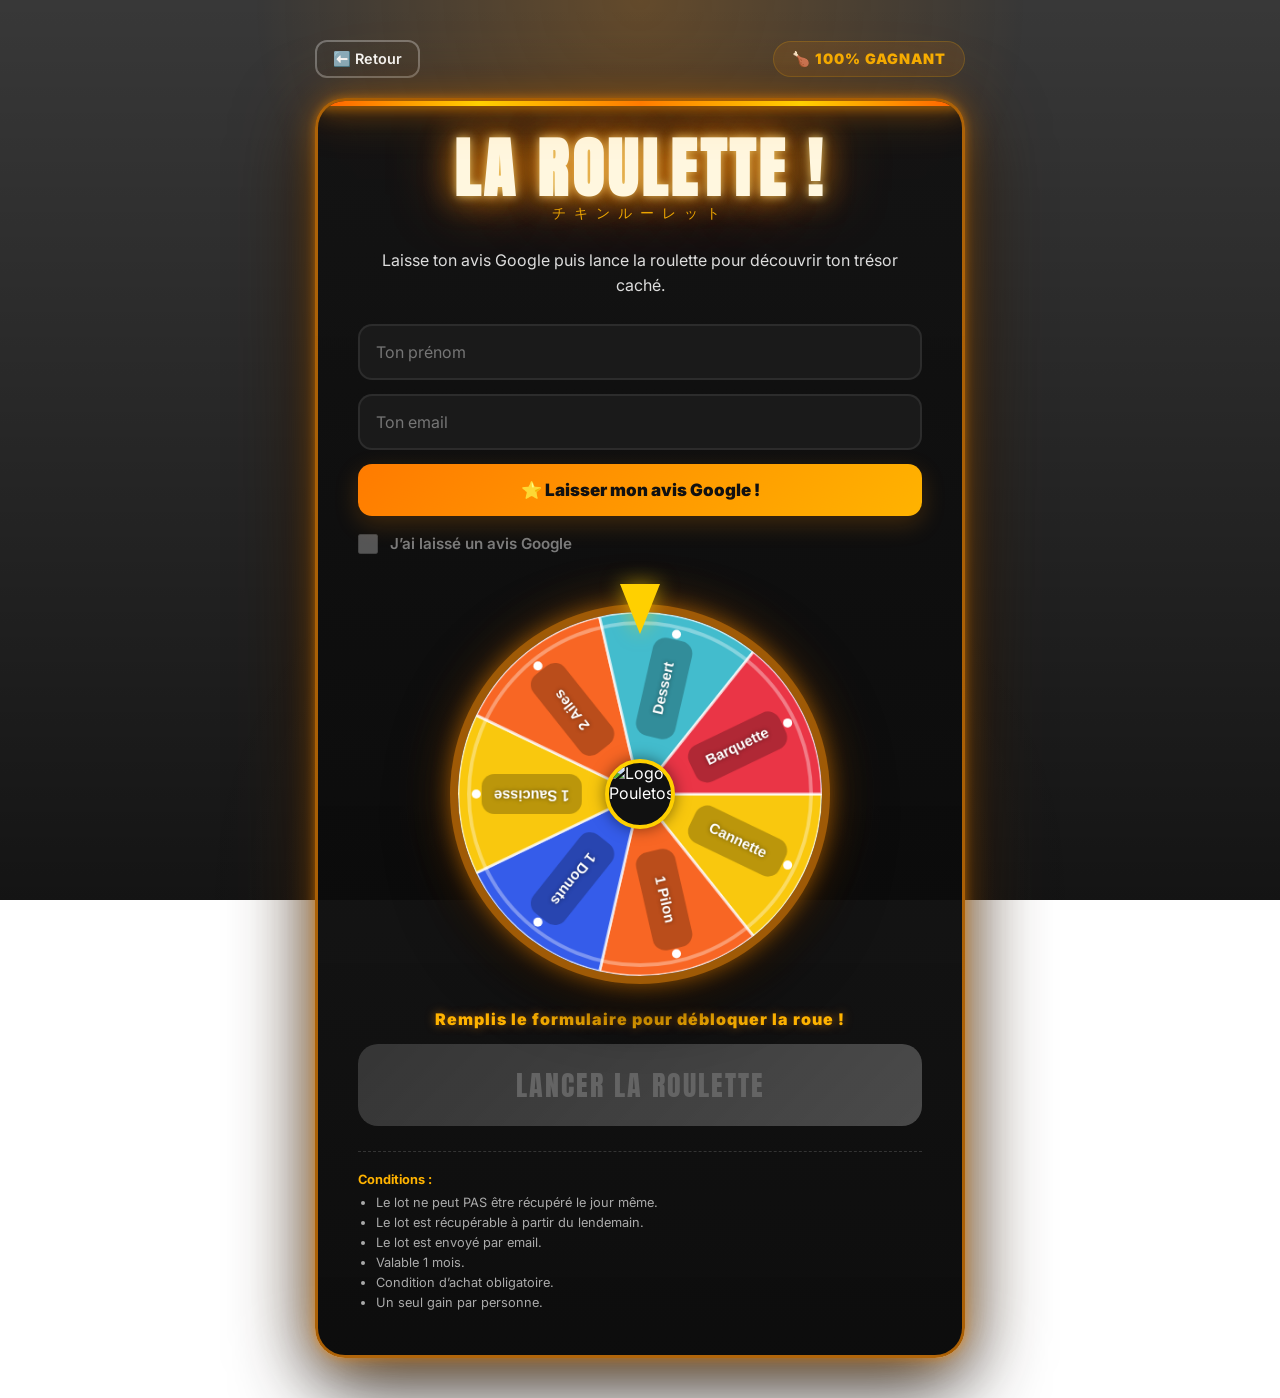
==== index.html @ 6470f722 "ajout dossier" ====
<!DOCTYPE html>
<html lang="fr">
<head>
  <meta charset="UTF-8">
  <meta name="viewport" content="width=device-width, initial-scale=1.0">
  <title>POULETOS - La Roulette One Piece</title>
  
  <link rel="preconnect" href="https://fonts.googleapis.com">
  <link rel="preconnect" href="https://fonts.gstatic.com" crossorigin>
  <link href="https://fonts.googleapis.com/css2?family=Anton&family=Inter:wght@400;700;900&display=swap" rel="stylesheet">
  
  <style>
    /* ==========================================================================
       FONCTIONNALITÉS DE STYLE (CODE 2) - DESIGN ET THÉMATIQUE IMMERSIVE
       ========================================================================== */
    * {
      margin: 0;
      padding: 0;
      box-sizing: border-box;
    }

    body {
      min-height: 100vh;
      /* Fond immersif sombre thématique Code 2 */
      background: linear-gradient(rgba(0,0,0,.78), rgba(0,0,0,.92)), 
                  url('https://images6.alphacoders.com/606/thumb-1920-606263.jpg');
      background-size: cover;
      background-position: center;
      background-attachment: fixed;
      font-family: 'Inter', sans-serif;
      display: flex;
      flex-direction: column;
      justify-content: center;
      align-items: center;
      padding: 40px 20px;
      overflow-x: hidden;
      color: white;
      position: relative;
    }

    /* Gradients et lueurs arrières */
    .overlay {
      position: fixed;
      inset: 0;
      background: radial-gradient(circle at top, rgba(255,140,0,.22), transparent 35%),
                  radial-gradient(circle at bottom, rgba(255,255,255,.05), transparent 40%);
      pointer-events: none;
      z-index: 1;
    }

    /* Barre haute (Retour + Badge) */
    .top-bar {
      display: flex;
      justify-content: space-between;
      align-items: center;
      width: 100%;
      max-width: 650px;
      margin-bottom: 20px;
      z-index: 2;
    }

    .back-btn {
      background-color: transparent;
      color: white;
      border: 2px solid rgba(255,255,255,0.3);
      padding: 8px 16px;
      border-radius: 12px;
      font-weight: 600;
      font-size: 0.9rem;
      font-family: inherit;
      cursor: pointer;
      transition: all 0.2s ease;
    }

    .back-btn:hover {
      background-color: rgba(255,255,255,0.1);
      border-color: #ff8c00;
    }

    .badge {
      background: rgba(255,140,0,.12);
      border: 1px solid rgba(255,180,0,.2);
      color: #ffb300;
      padding: 8px 18px;
      border-radius: 999px;
      font-weight: 900;
      text-transform: uppercase;
      letter-spacing: 1px;
      font-size: 0.9rem;
    }

    /* Boîtier Premium du Jeu (Code 2 style) */
    .container {
      width: 100%;
      max-width: 650px;
      background: linear-gradient(180deg, rgba(18,18,18,.95), rgba(8,8,8,.98));
      border: 3px solid rgba(255,140,0,.65);
      border-radius: 30px;
      padding: 40px;
      position: relative;
      overflow: hidden;
      box-shadow: 0 0 10px rgba(255,140,0,.45),
                  0 0 30px rgba(255,140,0,.35),
                  0 0 80px rgba(255,140,0,.18),
                  0 25px 80px rgba(0,0,0,.9);
      z-index: 2;
      display: flex;
      flex-direction: column;
    }

    .container::before {
      content: '';
      position: absolute;
      top: 0;
      left: 0;
      width: 100%;
      height: 5px;
      background: linear-gradient(90deg, #ff5e00, #ffd000, #ff7b00, #ffd000, #ff5e00);
      box-shadow: 0 0 12px #ff9900, 0 0 25px #ff7b00, 0 0 45px rgba(255,140,0,.9);
    }

    h1 {
      font-size: 64px;
      font-family: 'Anton', sans-serif;
      text-transform: uppercase;
      line-height: .9;
      color: #fff7df;
      letter-spacing: 4px;
      margin-bottom: 5px;
      text-align: center;
      text-shadow: 0 0 10px rgba(255,220,120,.8), 0 0 30px rgba(255,140,0,.9), 0 0 60px rgba(255,120,0,.7);
    }

    .japanese {
      color: #ffb300;
      letter-spacing: 8px;
      font-size: 14px;
      margin-bottom: 25px;
      text-align: center;
      opacity: .9;
    }

    .description {
      color: #ddd;
      line-height: 1.6;
      margin-bottom: 25px;
      text-align: center;
      font-size: 1rem;
    }

    /* Style des Formulaires & Inputs techniques */
    input[type="text"], input[type="email"] {
      width: 100%;
      background: #1a1a1a;
      border: 2px solid rgba(255,255,255,.08);
      color: white;
      padding: 16px;
      border-radius: 14px;
      margin-bottom: 14px;
      font-size: 16px;
      font-family: inherit;
      transition: all .25s ease;
      outline: none;
    }

    input[type="text"]:focus, input[type="email"]:focus {
      border-color: #ff8c00;
      box-shadow: 0 0 20px rgba(255,140,0,.22);
    }

    /* --- REPRISE TECHNIQUE DU CODE 1 : Validation visuelle JS --- */
    input[type="text"].valid-name, input[type="text"].valid-name:focus {
      border: 2px solid #43BCCD !important;
      background-color: rgba(67, 188, 205, 0.08) !important;
      box-shadow: 0 0 15px rgba(67, 188, 205, 0.2) !important;
    }

    input[type="email"].valid-email, input[type="email"].valid-email:focus {
      border: 2px solid #43BCCD !important;
      background-color: rgba(67, 188, 205, 0.08) !important;
      box-shadow: 0 0 15px rgba(67, 188, 205, 0.2) !important;
    }

    input[type="email"].invalid-email, input[type="email"].invalid-email:focus {
      border: 2px solid #EA3546 !important;
      background-color: rgba(234, 53, 70, 0.08) !important;
      box-shadow: 0 0 15px rgba(234, 53, 70, 0.2) !important;
    }

    /* Bouton Google */
    .google-btn {
      width: 100%;
      display: flex;
      justify-content: center;
      align-items: center;
      gap: 10px;
      background: linear-gradient(135deg, #ff7b00, #ffb300);
      color: #111;
      text-decoration: none;
      font-weight: 900;
      font-size: 17px;
      padding: 16px;
      border-radius: 14px;
      margin-bottom: 18px;
      box-shadow: 0 8px 24px rgba(255,140,0,.2);
      transition: transform .2s ease;
    }

    .google-btn:hover {
      transform: translateY(-2px);
    }

    /* Checkbox épurée */
    .checkbox {
      display: flex;
      align-items: center;
      gap: 12px;
      margin-bottom: 25px;
      font-size: 0.95rem;
      font-weight: 600;
    }

    .checkbox input {
      width: 20px;
      height: 20px;
      accent-color: #ffb300;
      cursor: pointer;
    }

    /* État désactivé sécurisé */
    .checkbox input:disabled, .checkbox input:disabled + label {
      cursor: not-allowed !important;
      opacity: 0.45;
    }

    /* Zone Graphique de la Roue */
    .wheel-wrapper {
      position: relative;
      width: 380px;
      height: 380px;
      margin: 25px auto;
    }

    .wheel-wrapper::before {
      content: '';
      position: absolute;
      inset: -40px;
      border-radius: 50%;
      background: radial-gradient(circle, rgba(255,140,0,.35), transparent 65%);
      filter: blur(20px);
      z-index: 0;
      animation: wheelGlow 3s infinite alternate;
    }

    @keyframes wheelGlow {
      0% { opacity: .5; transform: scale(1); }
      100% { opacity: 1; transform: scale(1.04); }
    }

    /* Flèche / Pointeur supérieur */
    .pointer {
      position: absolute;
      top: -20px;
      left: 50%;
      transform: translateX(-50%);
      width: 0;
      height: 0;
      border-left: 20px solid transparent;
      border-right: 20px solid transparent;
      border-top: 50px solid #ffd000;
      z-index: 10;
      filter: drop-shadow(0 0 10px rgba(255,208,0,.6));
    }

    #wheel {
      position: relative;
      z-index: 2;
      width: 100%;
      height: 100%;
      border-radius: 50%;
      border: 8px solid rgba(255,140,0,.6);
      background: #0f0f0f;
      box-shadow: 0 0 20px rgba(255,140,0,.45), 0 0 50px rgba(255,140,0,.25), 0 20px 60px rgba(0,0,0,.9);
      will-change: transform;
      transform: rotate(0deg);
      transition: transform 5.2s cubic-bezier(0.15, 0.88, 0.3, 1);
    }

    .center-logo {
      position: absolute;
      top: 50%;
      left: 50%;
      transform: translate(-50%, -50%);
      width: 70px;
      height: 70px;
      border-radius: 50%;
      background: #111;
      border: 4px solid #ffd000;
      z-index: 5;
      display: flex;
      justify-content: center;
      align-items: center;
      box-shadow: 0 0 15px rgba(0,0,0,0.5);
      animation: float 3s ease-in-out infinite;
      overflow: hidden;
    }

    .center-logo img {
      width: 100%;
      height: 100%;
      object-fit: cover;
    }

    @keyframes float {
      0% { transform: translate(-50%, -50%) translateY(0px); }
      50% { transform: translate(-50%, -50%) translateY(-5px); }
      100% { transform: translate(-50%, -50%) translateY(0px); }
    }

    /* Message d'attente clignotant */
    .spin-message {
      text-align: center;
      margin-bottom: 15px;
      font-size: 16px;
      font-weight: 900;
      color: #ffb300;
      letter-spacing: 1px;
      animation: blinkText 1.4s infinite;
      text-shadow: 0 0 10px rgba(255,140,0,.5);
    }

    @keyframes blinkText {
      0%, 100% { opacity: 1; }
      50% { opacity: .5; }
    }

    /* Bouton Principal de Spin Enflammé */
    .spin-btn {
      width: 100%;
      background: linear-gradient(135deg, #ff5e00, #ffb300);
      border: none;
      color: white;
      font-size: 28px;
      font-family: 'Anton', sans-serif;
      padding: 20px;
      border-radius: 20px;
      cursor: pointer;
      letter-spacing: 2px;
      text-transform: uppercase;
      position: relative;
      overflow: hidden;
      box-shadow: 0 0 20px rgba(255,140,0,.4), 0 0 40px rgba(255,94,0,.3);
      animation: pulseButton 1.6s infinite;
      transition: all 0.2s ease;
    }

    .spin-btn::after {
      content: '';
      position: absolute;
      top: 0;
      left: -120%;
      width: 80%;
      height: 100%;
      background: linear-gradient(90deg, transparent, rgba(255,255,255,.4), transparent);
      transform: skewX(-20deg);
      animation: shine 2.5s infinite;
    }

    @keyframes shine {
      0% { left: -120%; }
      100% { left: 140%; }
    }

    @keyframes pulseButton {
      0%, 100% { transform: scale(1); }
      50% { transform: scale(1.02); box-shadow: 0 0 30px rgba(255,140,0,.5); }
    }

    /* Style de verrouillage total quand disabled */
    .spin-btn:disabled {
      opacity: .35 !important;
      cursor: not-allowed !important;
      filter: grayscale(1) !important;
      animation: none !important;
      box-shadow: none !important;
      transform: none !important;
    }

    /* Fenêtre de Résultat Post-tirage */
    .result {
      display: none;
      width: 100%;
      background: rgba(255, 255, 255, 0.05);
      border: 2px solid #ff8c00;
      border-radius: 16px;
      padding: 24px;
      text-align: center;
      font-size: 1.05rem;
      margin-top: 25px;
      line-height: 1.6;
      box-shadow: 0 0 20px rgba(255, 140, 0, 0.15);
    }

    /* Conditions Générales */
    .conditions {
      width: 100%;
      border-top: 1px dashed rgba(255,255,255,0.15);
      padding-top: 20px;
      margin-top: 25px;
      font-size: 0.8rem;
      color: #aaa;
    }

    .conditions strong {
      color: #ffb300;
      display: block;
      margin-bottom: 8px;
    }

    .conditions ul {
      padding-left: 18px;
    }

    .conditions li {
      margin-bottom: 5px;
    }

    /* Media Query Mobile */
    @media (max-width: 450px) {
      .container { padding: 25px 20px; }
      h1 { font-size: 42px; }
      .wheel-wrapper {
        width: 100% !important;
        height: auto !important;
        aspect-ratio: 1 / 1;
        max-width: 310px;
      }
    }
  </style>
</head>
<body>

  <div class="overlay"></div>

  <div class="top-bar">
    <button class="back-btn" onclick="window.location.href='https://www.pouletos.com';">⬅️ Retour</button>
    <div class="badge">🍗 100% gagnant</div>
  </div>

  <div class="container">
    <h1>La Roulette !</h1>
    <div class="japanese">チキンルーレット</div>
    
    <p class="description">
      Laisse ton avis Google puis lance la roulette pour découvrir ton trésor caché.
    </p>

    <input type="text" id="name" placeholder="Ton prénom">
    <input type="email" id="email" placeholder="Ton email">
    
    <a class="google-btn" href="https://www.google.com/search?sca_esv=97234541236c36f9&rlz=1C5CHFA_enFR932FR932&sxsrf=ANbL-n42_OxsiJBZLuGmN1tNDbjCSogX2A:1778080130140&q=pouletos+bel+est&si=AL3DRZEsmMGCryMMFSHJ3StBhOdZ2-6yYkXd_doETEE1OR-qORLPqLTFYAUKSVkp1DoxwXSMezolWfhb4xxEKotpbBT-6VSJph4tFTZmbREoM1V5vm3H7dA%3D&uds=ALYpb_k6otuSYDT1zFYqBpNGDSzKsjpDir9igN7fooFY0t5XMkanWLLmDCXw2OeZDJV25U8Za4roBXXz79BCYVeJtE4clUE11hjEK7MG608s6jMsGkzVwds&sa=X&ved=2ahUKEwjWy6fU-KSUAxXUV6QEHd0SDccQ3PALegQIGRAE&biw=1440&bih=782&dpr=2" target="_blank">
      ⭐ Laisser mon avis Google !
    </a>

    <div class="checkbox">
      <input type="checkbox" id="check" disabled>
      <label for="check">J’ai laissé un avis Google</label>
    </div>

    <div class="wheel-wrapper">
      <div class="pointer"></div>
      <canvas id="wheel" width="400" height="400"></canvas>
      <div class="center-logo">
        <img src="https://media.licdn.com/dms/image/v2/D4E1BAQGBYYnQEQfIrA/company-background_10000/B4EZc_h84LHIAY-/0/1749117554727/pouletos_cover?e=2147483647&v=beta&t=m7Czp69kwXPujFTGhqmW_YHmGjpmt6QANOZmyLAJN0g" alt="Logo Pouletos">
      </div>
    </div>

    <div class="spin-message">Remplis le formulaire pour débloquer la roue !</div>
    
    <button class="spin-btn" id="spin-btn" onclick="spinWheel()" disabled>
      Lancer la roulette
    </button>

    <div class="result" id="result"></div>

    <div class="conditions">
      <strong>Conditions :</strong>
      <ul>
        <li>Le lot ne peut PAS être récupéré le jour même.</li>
        <li>Le lot est récupérable à partir du lendemain.</li>
        <li>Le lot est envoyé par email.</li>
        <li>Valable 1 mois.</li>
        <li>Condition d’achat obligatoire.</li>
        <li>Un seul gain par personne.</li>
      </ul>
    </div>
  </div>

  <script>
    /* ==========================================================================
       FONCTIONNALITÉS TECHNIQUES (CODE 1) - CANVAS, PROBABILITÉS ET AUDIO NATIV
       ========================================================================== */
    const canvas = document.getElementById("wheel");
    const ctx = canvas.getContext("2d");

    // Configuration des lots techniques avec probabilités (weight)
    const segments = [
      { text: "Cannette", color: "#F9C80E", weight: 32 },
      { text: "1 Pilon", color: "#F86624", weight: 22 },
      { text: "1 Donuts", color: "#355cea", weight: 16 },
      { text: "1 Saucisse", color: "#F9C80E", weight: 12 },
      { text: "2 Ailes", color: "#F86624", weight: 9 },
      { text: "Dessert", color: "#43BCCD", weight: 5 },
      { text: "Barquette", color: "#EA3546", weight: 4 }
    ];

    const total = segments.reduce((sum, s) => sum + s.weight, 0);
    const arc = (2 * Math.PI) / segments.length;
    const center = canvas.width / 2;
    const radius = center;

    // Dessin dynamique de la roulette sur le canvas HTML5
    function drawWheel() {
      ctx.clearRect(0, 0, canvas.width, canvas.height);
      for(let i = 0; i < segments.length; i++) {
        const angle = i * arc;
        ctx.beginPath();
        ctx.moveTo(center, center);
        ctx.arc(center, center, radius, angle, angle + arc);
        ctx.closePath();
        ctx.fillStyle = segments[i].color;
        ctx.fill();
        ctx.strokeStyle = "rgba(255,255,255,.75)";
        ctx.lineWidth = 3;
        ctx.stroke();
        
        // Encadré de texte opaque pour lisibilité
        ctx.save();
        ctx.translate(center, center);
        ctx.rotate(angle + arc / 2);
        ctx.fillStyle = "rgba(0,0,0,.25)";
        ctx.beginPath();
        ctx.roundRect(64, -22, 110, 44, 14);
        ctx.fill();
        
        ctx.fillStyle = "#fff";
        ctx.font = "900 16px Arial";
        ctx.textAlign = "center";
        ctx.textBaseline = "middle";
        ctx.shadowColor = "rgba(0,0,0,.45)";
        ctx.shadowBlur = 4;
        ctx.fillText(segments[i].text, 119, 0);
        ctx.restore();
      }
      
      // Cercle intérieur décoratif
      ctx.beginPath();
      ctx.arc(center, center, radius - 12, 0, Math.PI * 2);
      ctx.strokeStyle = "rgba(255,255,255,.35)";
      ctx.lineWidth = 4;
      ctx.stroke();

      // Points lumineux périphériques
      for(let i = 0; i < segments.length; i++) {
        const angle = i * arc + arc / 2;
        const x = center + Math.cos(angle) * (radius - 20);
        const y = center + Math.sin(angle) * (radius - 20);
        ctx.beginPath();
        ctx.arc(x, y, 5, 0, Math.PI * 2);
        ctx.fillStyle = "#fff";
        ctx.fill();
      }
    }
    drawWheel();

    // Algorithme de randomisation pondérée (Casinos / Tirages officiels)
    function weightedRandom() {
      let rand = Math.random() * total;
      for(let item of segments) {
        if(rand < item.weight) return item;
        rand -= item.weight;
      }
    }

    let spinning = false;
    let currentRotation = 0;

    // --- INITIALISATION DU SYNTHÉTISEUR DE SONS NATIFS (WEB AUDIO API) ---
    const audioCtx = new (window.AudioContext || window.webkitAudioContext)();

    // Génère le fameux "Tick" mécanique lors des rotations
    function playNativeTick() {
      if (audioCtx.state === 'suspended') audioCtx.resume();
      const osc = audioCtx.createOscillator();
      const gain = audioCtx.createGain();
      
      osc.type = 'triangle';
      osc.frequency.setValueAtTime(580, audioCtx.currentTime);
      osc.frequency.exponentialRampToValueAtTime(80, audioCtx.currentTime + 0.04);
      
      gain.gain.setValueAtTime(0.12, audioCtx.currentTime);
      gain.gain.exponentialRampToValueAtTime(0.01, audioCtx.currentTime + 0.04);
      
      osc.connect(gain);
      gain.connect(audioCtx.destination);
      osc.start();
      osc.stop(audioCtx.currentTime + 0.04);
    }

    // Fanfare de victoire synthétisée en fréquences pures
    function playNativeWin() {
      if (audioCtx.state === 'suspended') audioCtx.resume();
      const now = audioCtx.currentTime;
      const notes = [261.63, 329.63, 392, 523.25, 659.25, 783.99, 1046.50];
      const duration = 0.11;
      
      notes.forEach((freq, index) => {
        const osc = audioCtx.createOscillator();
        const gain = audioCtx.createGain();
        
        osc.type = 'sine';
        osc.frequency.setValueAtTime(freq, now + (index * duration));
        
        gain.gain.setValueAtTime(0.18, now + (index * duration));
        gain.gain.exponentialRampToValueAtTime(0.01, now + (index * duration) + 0.22);
        
        osc.connect(gain);
        gain.connect(audioCtx.destination);
        
        osc.start(now + (index * duration));
        osc.stop(now + (index * duration) + 0.25);
      });
    }

    // --- SÉCURITÉ FORMULAIRE & VERIFICATIONS ---
    const googleButton = document.querySelector(".google-btn");
    const inputName = document.getElementById("name");
    const inputEmail = document.getElementById("email");
    const checkbox = document.getElementById("check");
    const spinButton = document.getElementById("spin-btn");
    const spinMessage = document.querySelector(".spin-message");

    // Dès le clic sur le bouton Google, on déverrouille l'accès à la checkbox
    googleButton.addEventListener("click", function() {
      checkbox.removeAttribute("disabled");
    });

    // Analyse temps réel des données pour basculer les couleurs CSS de validation
    function checkFormValidity() {
      const nameValue = inputName.value.trim();
      const emailValue = inputEmail.value.trim();
      const isChecked = checkbox.checked;
      const emailRegex = /^[^\s@]+@[^\s@]+\.[^\s@]+$/;
      const isEmailValid = emailRegex.test(emailValue);

      if (nameValue === "") {
        inputName.classList.remove("valid-name");
      } else {
        inputName.classList.add("valid-name");
      }

      if (emailValue === "") {
        inputEmail.classList.remove("invalid-email", "valid-email");
      } else if (isEmailValid) {
        inputEmail.classList.remove("invalid-email");
        inputEmail.classList.add("valid-email");
      } else {
        inputEmail.classList.remove("valid-email");
        inputEmail.classList.add("invalid-email");
      }

      // Si tout est valide, on active le bouton et on change le message d'attente
      if (nameValue !== "" && isEmailValid && isChecked) {
        spinButton.removeAttribute("disabled");
        spinMessage.textContent = "🔥 C'est bon ! Lance la roulette !";
        spinMessage.style.color = "#ff5e00";
      } else {
        spinButton.setAttribute("disabled", "true");
        spinMessage.textContent = "Remplis le formulaire pour débloquer la roue !";
        spinMessage.style.color = "#ffb300";
      }
    }

    inputName.addEventListener("input", checkFormValidity);
    inputEmail.addEventListener("input", checkFormValidity);
    checkbox.addEventListener("change", checkFormValidity);
    inputEmail.addEventListener("blur", checkFormValidity);

    // --- LANCEMENT DE LA ROULETTE ---
    function spinWheel() {
      if(spinning) return;
      const name = inputName.value.trim();
      const email = inputEmail.value.trim();
      const checked = checkbox.checked;

      if(!name || !email || !checked) {
        alert("Veuillez remplir correctement les étapes requises.");
        return;
      }

      spinning = true;
      spinButton.setAttribute("disabled", "true"); // Bloque le double clic pendant la rotation
      
      const winner = weightedRandom();
      const index = segments.findIndex(s => s.text === winner.text);
      
      const degreesPerSegment = 360 / segments.length;
      // Calcul précis du point d'arrêt (ajusté sur l'axe du pointeur à 270°)
      const targetAngle = 270 - (index * degreesPerSegment) - (degreesPerSegment / 2);
      const randomExtraTurns = 6 * 360; // Nombre de tours complets d'élan
      const currentNormalizedRotation = currentRotation % 360;
      
      currentRotation += randomExtraTurns + ((targetAngle - currentNormalizedRotation + 360) % 360);
      canvas.style.transform = `rotate(${currentRotation}deg)`;

      // Gestion des tics audio synchronisés avec le ralentissement de la roue
      let currentTickAngle = 0;
      const totalRotationDuration = 5200; // Aligné sur la transition CSS (5.2s)
      const startTime = performance.now();

      function trackTicks(now) {
        const elapsed = now - startTime;
        const progress = Math.min(elapsed / totalRotationDuration, 1);
        const easeProgress = 1 - Math.pow(1 - progress, 3); // Courbe d'amortissement de vitesse
        const animatedAngle = easeProgress * (randomExtraTurns + ((targetAngle - currentNormalizedRotation + 360) % 360));
        
        if (animatedAngle - currentTickAngle >= degreesPerSegment) {
          playNativeTick();
          currentTickAngle = animatedAngle;
        }
        if (progress < 1) {
          requestAnimationFrame(trackTicks);
        }
      }
      requestAnimationFrame(trackTicks);

      // Fin de la rotation et affichage du lot
      setTimeout(() => {
        playNativeWin();
        const code = "POULETOS-" + Math.random().toString(36).substring(2,8).toUpperCase();
        const resultBox = document.getElementById("result");
        
        resultBox.style.display = "block";
        resultBox.innerHTML = `
          🎉 Bravo ${name} !<br><br>
          Tu as gagné : <strong>${winner.text}</strong><br><br>
          Code unique : <strong>${code}</strong><br><br>
          📩 Ton lot vient de t'être envoyé à l'adresse <em>${email}</em>.<br><br>
          ⚠️ <strong>Rappel :</strong> Le lot ne peut PAS être récupéré aujourd’hui.<br>
          Il est valable à partir de demain pendant 1 mois,<br>
          avec condition d’achat.
        `;
        spinning = false;
      }, totalRotationDuration);
    }
  </script>
</body>
</html>
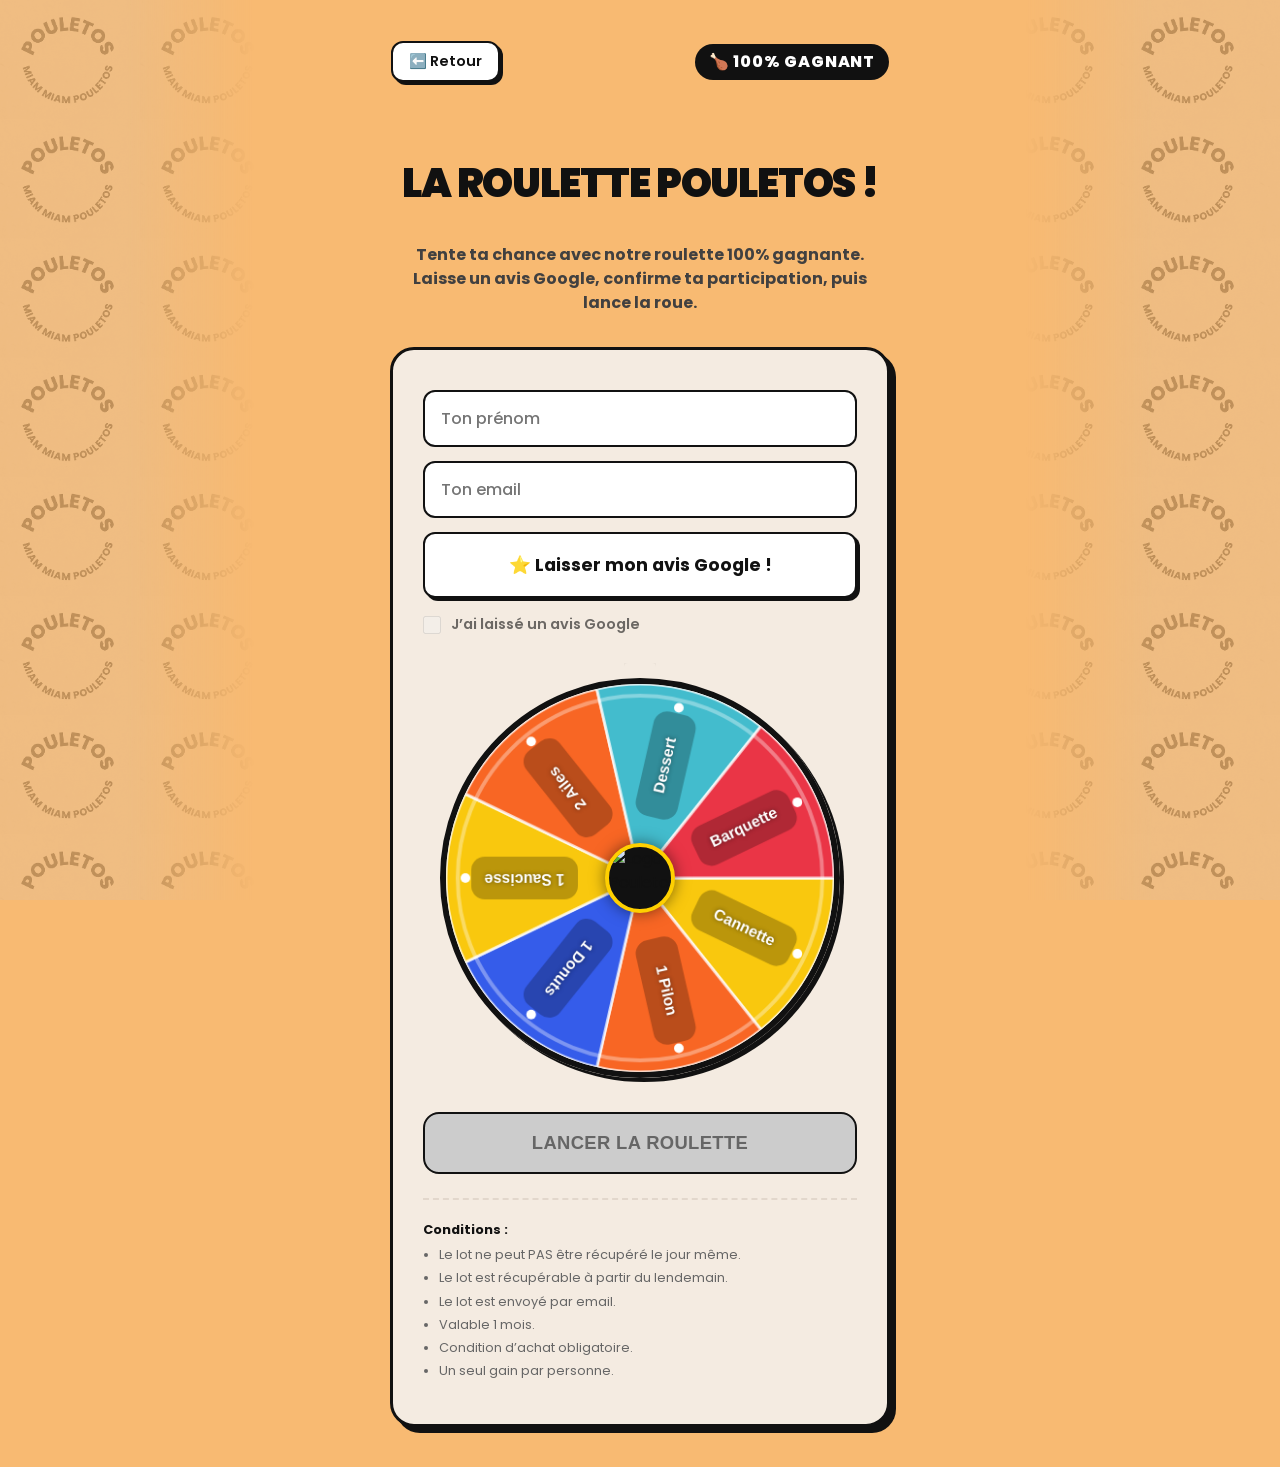
==== commit 123afe0e: "index" ====
--- a/index.html
+++ b/index.html
@@ -1,464 +1,40 @@
 <!DOCTYPE html>
 <html lang="fr">
 <head>
-  <meta charset="UTF-8">
-  <meta name="viewport" content="width=device-width, initial-scale=1.0">
-  <title>POULETOS - La Roulette One Piece</title>
+  <meta charset="UTF-8" />
+  <meta name="viewport" content="width=device-width, initial-scale=1.0"/>
+  <title>La Roulette de chez Pouletos</title>
+
+  <link rel="stylesheet" href="styles.css">
+  <script src="script.js" defer></script>
   
-  <link rel="preconnect" href="https://fonts.googleapis.com">
-  <link rel="preconnect" href="https://fonts.gstatic.com" crossorigin>
-  <link href="https://fonts.googleapis.com/css2?family=Anton&family=Inter:wght@400;700;900&display=swap" rel="stylesheet">
-  
-  <style>
-    /* ==========================================================================
-       FONCTIONNALITÉS DE STYLE (CODE 2) - DESIGN ET THÉMATIQUE IMMERSIVE
-       ========================================================================== */
-    * {
-      margin: 0;
-      padding: 0;
-      box-sizing: border-box;
-    }
 
-    body {
-      min-height: 100vh;
-      /* Fond immersif sombre thématique Code 2 */
-      background: linear-gradient(rgba(0,0,0,.78), rgba(0,0,0,.92)), 
-                  url('https://images6.alphacoders.com/606/thumb-1920-606263.jpg');
-      background-size: cover;
-      background-position: center;
-      background-attachment: fixed;
-      font-family: 'Inter', sans-serif;
-      display: flex;
-      flex-direction: column;
-      justify-content: center;
-      align-items: center;
-      padding: 40px 20px;
-      overflow-x: hidden;
-      color: white;
-      position: relative;
-    }
+</head>
 
-    /* Gradients et lueurs arrières */
-    .overlay {
-      position: fixed;
-      inset: 0;
-      background: radial-gradient(circle at top, rgba(255,140,0,.22), transparent 35%),
-                  radial-gradient(circle at bottom, rgba(255,255,255,.05), transparent 40%);
-      pointer-events: none;
-      z-index: 1;
-    }
-
-    /* Barre haute (Retour + Badge) */
-    .top-bar {
-      display: flex;
-      justify-content: space-between;
-      align-items: center;
-      width: 100%;
-      max-width: 650px;
-      margin-bottom: 20px;
-      z-index: 2;
-    }
-
-    .back-btn {
-      background-color: transparent;
-      color: white;
-      border: 2px solid rgba(255,255,255,0.3);
-      padding: 8px 16px;
-      border-radius: 12px;
-      font-weight: 600;
-      font-size: 0.9rem;
-      font-family: inherit;
-      cursor: pointer;
-      transition: all 0.2s ease;
-    }
-
-    .back-btn:hover {
-      background-color: rgba(255,255,255,0.1);
-      border-color: #ff8c00;
-    }
-
-    .badge {
-      background: rgba(255,140,0,.12);
-      border: 1px solid rgba(255,180,0,.2);
-      color: #ffb300;
-      padding: 8px 18px;
-      border-radius: 999px;
-      font-weight: 900;
-      text-transform: uppercase;
-      letter-spacing: 1px;
-      font-size: 0.9rem;
-    }
-
-    /* Boîtier Premium du Jeu (Code 2 style) */
-    .container {
-      width: 100%;
-      max-width: 650px;
-      background: linear-gradient(180deg, rgba(18,18,18,.95), rgba(8,8,8,.98));
-      border: 3px solid rgba(255,140,0,.65);
-      border-radius: 30px;
-      padding: 40px;
-      position: relative;
-      overflow: hidden;
-      box-shadow: 0 0 10px rgba(255,140,0,.45),
-                  0 0 30px rgba(255,140,0,.35),
-                  0 0 80px rgba(255,140,0,.18),
-                  0 25px 80px rgba(0,0,0,.9);
-      z-index: 2;
-      display: flex;
-      flex-direction: column;
-    }
-
-    .container::before {
-      content: '';
-      position: absolute;
-      top: 0;
-      left: 0;
-      width: 100%;
-      height: 5px;
-      background: linear-gradient(90deg, #ff5e00, #ffd000, #ff7b00, #ffd000, #ff5e00);
-      box-shadow: 0 0 12px #ff9900, 0 0 25px #ff7b00, 0 0 45px rgba(255,140,0,.9);
-    }
-
-    h1 {
-      font-size: 64px;
-      font-family: 'Anton', sans-serif;
-      text-transform: uppercase;
-      line-height: .9;
-      color: #fff7df;
-      letter-spacing: 4px;
-      margin-bottom: 5px;
-      text-align: center;
-      text-shadow: 0 0 10px rgba(255,220,120,.8), 0 0 30px rgba(255,140,0,.9), 0 0 60px rgba(255,120,0,.7);
-    }
-
-    .japanese {
-      color: #ffb300;
-      letter-spacing: 8px;
-      font-size: 14px;
-      margin-bottom: 25px;
-      text-align: center;
-      opacity: .9;
-    }
-
-    .description {
-      color: #ddd;
-      line-height: 1.6;
-      margin-bottom: 25px;
-      text-align: center;
-      font-size: 1rem;
-    }
-
-    /* Style des Formulaires & Inputs techniques */
-    input[type="text"], input[type="email"] {
-      width: 100%;
-      background: #1a1a1a;
-      border: 2px solid rgba(255,255,255,.08);
-      color: white;
-      padding: 16px;
-      border-radius: 14px;
-      margin-bottom: 14px;
-      font-size: 16px;
-      font-family: inherit;
-      transition: all .25s ease;
-      outline: none;
-    }
-
-    input[type="text"]:focus, input[type="email"]:focus {
-      border-color: #ff8c00;
-      box-shadow: 0 0 20px rgba(255,140,0,.22);
-    }
-
-    /* --- REPRISE TECHNIQUE DU CODE 1 : Validation visuelle JS --- */
-    input[type="text"].valid-name, input[type="text"].valid-name:focus {
-      border: 2px solid #43BCCD !important;
-      background-color: rgba(67, 188, 205, 0.08) !important;
-      box-shadow: 0 0 15px rgba(67, 188, 205, 0.2) !important;
-    }
-
-    input[type="email"].valid-email, input[type="email"].valid-email:focus {
-      border: 2px solid #43BCCD !important;
-      background-color: rgba(67, 188, 205, 0.08) !important;
-      box-shadow: 0 0 15px rgba(67, 188, 205, 0.2) !important;
-    }
-
-    input[type="email"].invalid-email, input[type="email"].invalid-email:focus {
-      border: 2px solid #EA3546 !important;
-      background-color: rgba(234, 53, 70, 0.08) !important;
-      box-shadow: 0 0 15px rgba(234, 53, 70, 0.2) !important;
-    }
-
-    /* Bouton Google */
-    .google-btn {
-      width: 100%;
-      display: flex;
-      justify-content: center;
-      align-items: center;
-      gap: 10px;
-      background: linear-gradient(135deg, #ff7b00, #ffb300);
-      color: #111;
-      text-decoration: none;
-      font-weight: 900;
-      font-size: 17px;
-      padding: 16px;
-      border-radius: 14px;
-      margin-bottom: 18px;
-      box-shadow: 0 8px 24px rgba(255,140,0,.2);
-      transition: transform .2s ease;
-    }
-
-    .google-btn:hover {
-      transform: translateY(-2px);
-    }
-
-    /* Checkbox épurée */
-    .checkbox {
-      display: flex;
-      align-items: center;
-      gap: 12px;
-      margin-bottom: 25px;
-      font-size: 0.95rem;
-      font-weight: 600;
-    }
-
-    .checkbox input {
-      width: 20px;
-      height: 20px;
-      accent-color: #ffb300;
-      cursor: pointer;
-    }
-
-    /* État désactivé sécurisé */
-    .checkbox input:disabled, .checkbox input:disabled + label {
-      cursor: not-allowed !important;
-      opacity: 0.45;
-    }
-
-    /* Zone Graphique de la Roue */
-    .wheel-wrapper {
-      position: relative;
-      width: 380px;
-      height: 380px;
-      margin: 25px auto;
-    }
-
-    .wheel-wrapper::before {
-      content: '';
-      position: absolute;
-      inset: -40px;
-      border-radius: 50%;
-      background: radial-gradient(circle, rgba(255,140,0,.35), transparent 65%);
-      filter: blur(20px);
-      z-index: 0;
-      animation: wheelGlow 3s infinite alternate;
-    }
-
-    @keyframes wheelGlow {
-      0% { opacity: .5; transform: scale(1); }
-      100% { opacity: 1; transform: scale(1.04); }
-    }
-
-    /* Flèche / Pointeur supérieur */
-    .pointer {
-      position: absolute;
-      top: -20px;
-      left: 50%;
-      transform: translateX(-50%);
-      width: 0;
-      height: 0;
-      border-left: 20px solid transparent;
-      border-right: 20px solid transparent;
-      border-top: 50px solid #ffd000;
-      z-index: 10;
-      filter: drop-shadow(0 0 10px rgba(255,208,0,.6));
-    }
-
-    #wheel {
-      position: relative;
-      z-index: 2;
-      width: 100%;
-      height: 100%;
-      border-radius: 50%;
-      border: 8px solid rgba(255,140,0,.6);
-      background: #0f0f0f;
-      box-shadow: 0 0 20px rgba(255,140,0,.45), 0 0 50px rgba(255,140,0,.25), 0 20px 60px rgba(0,0,0,.9);
-      will-change: transform;
-      transform: rotate(0deg);
-      transition: transform 5.2s cubic-bezier(0.15, 0.88, 0.3, 1);
-    }
-
-    .center-logo {
-      position: absolute;
-      top: 50%;
-      left: 50%;
-      transform: translate(-50%, -50%);
-      width: 70px;
-      height: 70px;
-      border-radius: 50%;
-      background: #111;
-      border: 4px solid #ffd000;
-      z-index: 5;
-      display: flex;
-      justify-content: center;
-      align-items: center;
-      box-shadow: 0 0 15px rgba(0,0,0,0.5);
-      animation: float 3s ease-in-out infinite;
-      overflow: hidden;
-    }
-
-    .center-logo img {
-      width: 100%;
-      height: 100%;
-      object-fit: cover;
-    }
-
-    @keyframes float {
-      0% { transform: translate(-50%, -50%) translateY(0px); }
-      50% { transform: translate(-50%, -50%) translateY(-5px); }
-      100% { transform: translate(-50%, -50%) translateY(0px); }
-    }
-
-    /* Message d'attente clignotant */
-    .spin-message {
-      text-align: center;
-      margin-bottom: 15px;
-      font-size: 16px;
-      font-weight: 900;
-      color: #ffb300;
-      letter-spacing: 1px;
-      animation: blinkText 1.4s infinite;
-      text-shadow: 0 0 10px rgba(255,140,0,.5);
-    }
-
-    @keyframes blinkText {
-      0%, 100% { opacity: 1; }
-      50% { opacity: .5; }
-    }
-
-    /* Bouton Principal de Spin Enflammé */
-    .spin-btn {
-      width: 100%;
-      background: linear-gradient(135deg, #ff5e00, #ffb300);
-      border: none;
-      color: white;
-      font-size: 28px;
-      font-family: 'Anton', sans-serif;
-      padding: 20px;
-      border-radius: 20px;
-      cursor: pointer;
-      letter-spacing: 2px;
-      text-transform: uppercase;
-      position: relative;
-      overflow: hidden;
-      box-shadow: 0 0 20px rgba(255,140,0,.4), 0 0 40px rgba(255,94,0,.3);
-      animation: pulseButton 1.6s infinite;
-      transition: all 0.2s ease;
-    }
-
-    .spin-btn::after {
-      content: '';
-      position: absolute;
-      top: 0;
-      left: -120%;
-      width: 80%;
-      height: 100%;
-      background: linear-gradient(90deg, transparent, rgba(255,255,255,.4), transparent);
-      transform: skewX(-20deg);
-      animation: shine 2.5s infinite;
-    }
-
-    @keyframes shine {
-      0% { left: -120%; }
-      100% { left: 140%; }
-    }
-
-    @keyframes pulseButton {
-      0%, 100% { transform: scale(1); }
-      50% { transform: scale(1.02); box-shadow: 0 0 30px rgba(255,140,0,.5); }
-    }
-
-    /* Style de verrouillage total quand disabled */
-    .spin-btn:disabled {
-      opacity: .35 !important;
-      cursor: not-allowed !important;
-      filter: grayscale(1) !important;
-      animation: none !important;
-      box-shadow: none !important;
-      transform: none !important;
-    }
-
-    /* Fenêtre de Résultat Post-tirage */
-    .result {
-      display: none;
-      width: 100%;
-      background: rgba(255, 255, 255, 0.05);
-      border: 2px solid #ff8c00;
-      border-radius: 16px;
-      padding: 24px;
-      text-align: center;
-      font-size: 1.05rem;
-      margin-top: 25px;
-      line-height: 1.6;
-      box-shadow: 0 0 20px rgba(255, 140, 0, 0.15);
-    }
-
-    /* Conditions Générales */
-    .conditions {
-      width: 100%;
-      border-top: 1px dashed rgba(255,255,255,0.15);
-      padding-top: 20px;
-      margin-top: 25px;
-      font-size: 0.8rem;
-      color: #aaa;
-    }
-
-    .conditions strong {
-      color: #ffb300;
-      display: block;
-      margin-bottom: 8px;
-    }
-
-    .conditions ul {
-      padding-left: 18px;
-    }
-
-    .conditions li {
-      margin-bottom: 5px;
-    }
-
-    /* Media Query Mobile */
-    @media (max-width: 450px) {
-      .container { padding: 25px 20px; }
-      h1 { font-size: 42px; }
-      .wheel-wrapper {
-        width: 100% !important;
-        height: auto !important;
-        aspect-ratio: 1 / 1;
-        max-width: 310px;
-      }
-    }
-  </style>
-</head>
 <body>
-
-  <div class="overlay"></div>
-
   <div class="top-bar">
     <button class="back-btn" onclick="window.location.href='https://www.pouletos.com';">⬅️ Retour</button>
     <div class="badge">🍗 100% gagnant</div>
   </div>
 
+  <h1>La Roulette Pouletos !</h1>
+
+  <p>
+    Tente ta chance avec notre roulette 100% gagnante.
+    <br>
+    Laisse un avis Google, confirme ta participation, puis lance la roue.
+  </p>
+
   <div class="container">
-    <h1>La Roulette !</h1>
-    <div class="japanese">チキンルーレット</div>
-    
-    <p class="description">
-      Laisse ton avis Google puis lance la roulette pour découvrir ton trésor caché.
-    </p>
 
     <input type="text" id="name" placeholder="Ton prénom">
     <input type="email" id="email" placeholder="Ton email">
-    
-    <a class="google-btn" href="https://www.google.com/search?sca_esv=97234541236c36f9&rlz=1C5CHFA_enFR932FR932&sxsrf=ANbL-n42_OxsiJBZLuGmN1tNDbjCSogX2A:1778080130140&q=pouletos+bel+est&si=AL3DRZEsmMGCryMMFSHJ3StBhOdZ2-6yYkXd_doETEE1OR-qORLPqLTFYAUKSVkp1DoxwXSMezolWfhb4xxEKotpbBT-6VSJph4tFTZmbREoM1V5vm3H7dA%3D&uds=ALYpb_k6otuSYDT1zFYqBpNGDSzKsjpDir9igN7fooFY0t5XMkanWLLmDCXw2OeZDJV25U8Za4roBXXz79BCYVeJtE4clUE11hjEK7MG608s6jMsGkzVwds&sa=X&ved=2ahUKEwjWy6fU-KSUAxXUV6QEHd0SDccQ3PALegQIGRAE&biw=1440&bih=782&dpr=2" target="_blank">
+
+    <a
+      class="google-btn"
+      href="https://www.google.com/search?sca_esv=97234541236c36f9&rlz=1C5CHFA_enFR932FR932&sxsrf=ANbL-n42_OxsiJBZLuGmN1tNDbjCSogX2A:1778080130140&q=pouletos+bel+est&si=AL3DRZEsmMGCryMMFSHJ3StBhOdZ2-6yYkXd_doETEE1OR-qORLPqLTFYAUKSVkp1DoxwXSMezolWfhb4xxEKotpbBT-6VSJph4tFTZmbREoM1V5vm3H7dA%3D&uds=ALYpb_k6otuSYDT1zFYqBpNGDSzKsjpDir9igN7fooFY0t5XMkanWLLmDCXw2OeZDJV25U8Za4roBXXz79BCYVeJtE4clUE11hjEK7MG608s6jMsGkzVwds&sa=X&ved=2ahUKEwjWy6fU-KSUAxXUV6QEHd0SDccQ3PALegQIGRAE&biw=1440&bih=782&dpr=2"
+      target="_blank"
+    >
       ⭐ Laisser mon avis Google !
     </a>
 
@@ -468,6 +44,7 @@
     </div>
 
     <div class="wheel-wrapper">
+      <div class="wheel-glow"></div>
       <div class="pointer"></div>
       <canvas id="wheel" width="400" height="400"></canvas>
       <div class="center-logo">
@@ -475,8 +52,6 @@
       </div>
     </div>
 
-    <div class="spin-message">Remplis le formulaire pour débloquer la roue !</div>
-    
     <button class="spin-btn" id="spin-btn" onclick="spinWheel()" disabled>
       Lancer la roulette
     </button>
@@ -494,265 +69,10 @@
         <li>Un seul gain par personne.</li>
       </ul>
     </div>
+
   </div>
 
-  <script>
-    /* ==========================================================================
-       FONCTIONNALITÉS TECHNIQUES (CODE 1) - CANVAS, PROBABILITÉS ET AUDIO NATIV
-       ========================================================================== */
-    const canvas = document.getElementById("wheel");
-    const ctx = canvas.getContext("2d");
+  
 
-    // Configuration des lots techniques avec probabilités (weight)
-    const segments = [
-      { text: "Cannette", color: "#F9C80E", weight: 32 },
-      { text: "1 Pilon", color: "#F86624", weight: 22 },
-      { text: "1 Donuts", color: "#355cea", weight: 16 },
-      { text: "1 Saucisse", color: "#F9C80E", weight: 12 },
-      { text: "2 Ailes", color: "#F86624", weight: 9 },
-      { text: "Dessert", color: "#43BCCD", weight: 5 },
-      { text: "Barquette", color: "#EA3546", weight: 4 }
-    ];
-
-    const total = segments.reduce((sum, s) => sum + s.weight, 0);
-    const arc = (2 * Math.PI) / segments.length;
-    const center = canvas.width / 2;
-    const radius = center;
-
-    // Dessin dynamique de la roulette sur le canvas HTML5
-    function drawWheel() {
-      ctx.clearRect(0, 0, canvas.width, canvas.height);
-      for(let i = 0; i < segments.length; i++) {
-        const angle = i * arc;
-        ctx.beginPath();
-        ctx.moveTo(center, center);
-        ctx.arc(center, center, radius, angle, angle + arc);
-        ctx.closePath();
-        ctx.fillStyle = segments[i].color;
-        ctx.fill();
-        ctx.strokeStyle = "rgba(255,255,255,.75)";
-        ctx.lineWidth = 3;
-        ctx.stroke();
-        
-        // Encadré de texte opaque pour lisibilité
-        ctx.save();
-        ctx.translate(center, center);
-        ctx.rotate(angle + arc / 2);
-        ctx.fillStyle = "rgba(0,0,0,.25)";
-        ctx.beginPath();
-        ctx.roundRect(64, -22, 110, 44, 14);
-        ctx.fill();
-        
-        ctx.fillStyle = "#fff";
-        ctx.font = "900 16px Arial";
-        ctx.textAlign = "center";
-        ctx.textBaseline = "middle";
-        ctx.shadowColor = "rgba(0,0,0,.45)";
-        ctx.shadowBlur = 4;
-        ctx.fillText(segments[i].text, 119, 0);
-        ctx.restore();
-      }
-      
-      // Cercle intérieur décoratif
-      ctx.beginPath();
-      ctx.arc(center, center, radius - 12, 0, Math.PI * 2);
-      ctx.strokeStyle = "rgba(255,255,255,.35)";
-      ctx.lineWidth = 4;
-      ctx.stroke();
-
-      // Points lumineux périphériques
-      for(let i = 0; i < segments.length; i++) {
-        const angle = i * arc + arc / 2;
-        const x = center + Math.cos(angle) * (radius - 20);
-        const y = center + Math.sin(angle) * (radius - 20);
-        ctx.beginPath();
-        ctx.arc(x, y, 5, 0, Math.PI * 2);
-        ctx.fillStyle = "#fff";
-        ctx.fill();
-      }
-    }
-    drawWheel();
-
-    // Algorithme de randomisation pondérée (Casinos / Tirages officiels)
-    function weightedRandom() {
-      let rand = Math.random() * total;
-      for(let item of segments) {
-        if(rand < item.weight) return item;
-        rand -= item.weight;
-      }
-    }
-
-    let spinning = false;
-    let currentRotation = 0;
-
-    // --- INITIALISATION DU SYNTHÉTISEUR DE SONS NATIFS (WEB AUDIO API) ---
-    const audioCtx = new (window.AudioContext || window.webkitAudioContext)();
-
-    // Génère le fameux "Tick" mécanique lors des rotations
-    function playNativeTick() {
-      if (audioCtx.state === 'suspended') audioCtx.resume();
-      const osc = audioCtx.createOscillator();
-      const gain = audioCtx.createGain();
-      
-      osc.type = 'triangle';
-      osc.frequency.setValueAtTime(580, audioCtx.currentTime);
-      osc.frequency.exponentialRampToValueAtTime(80, audioCtx.currentTime + 0.04);
-      
-      gain.gain.setValueAtTime(0.12, audioCtx.currentTime);
-      gain.gain.exponentialRampToValueAtTime(0.01, audioCtx.currentTime + 0.04);
-      
-      osc.connect(gain);
-      gain.connect(audioCtx.destination);
-      osc.start();
-      osc.stop(audioCtx.currentTime + 0.04);
-    }
-
-    // Fanfare de victoire synthétisée en fréquences pures
-    function playNativeWin() {
-      if (audioCtx.state === 'suspended') audioCtx.resume();
-      const now = audioCtx.currentTime;
-      const notes = [261.63, 329.63, 392, 523.25, 659.25, 783.99, 1046.50];
-      const duration = 0.11;
-      
-      notes.forEach((freq, index) => {
-        const osc = audioCtx.createOscillator();
-        const gain = audioCtx.createGain();
-        
-        osc.type = 'sine';
-        osc.frequency.setValueAtTime(freq, now + (index * duration));
-        
-        gain.gain.setValueAtTime(0.18, now + (index * duration));
-        gain.gain.exponentialRampToValueAtTime(0.01, now + (index * duration) + 0.22);
-        
-        osc.connect(gain);
-        gain.connect(audioCtx.destination);
-        
-        osc.start(now + (index * duration));
-        osc.stop(now + (index * duration) + 0.25);
-      });
-    }
-
-    // --- SÉCURITÉ FORMULAIRE & VERIFICATIONS ---
-    const googleButton = document.querySelector(".google-btn");
-    const inputName = document.getElementById("name");
-    const inputEmail = document.getElementById("email");
-    const checkbox = document.getElementById("check");
-    const spinButton = document.getElementById("spin-btn");
-    const spinMessage = document.querySelector(".spin-message");
-
-    // Dès le clic sur le bouton Google, on déverrouille l'accès à la checkbox
-    googleButton.addEventListener("click", function() {
-      checkbox.removeAttribute("disabled");
-    });
-
-    // Analyse temps réel des données pour basculer les couleurs CSS de validation
-    function checkFormValidity() {
-      const nameValue = inputName.value.trim();
-      const emailValue = inputEmail.value.trim();
-      const isChecked = checkbox.checked;
-      const emailRegex = /^[^\s@]+@[^\s@]+\.[^\s@]+$/;
-      const isEmailValid = emailRegex.test(emailValue);
-
-      if (nameValue === "") {
-        inputName.classList.remove("valid-name");
-      } else {
-        inputName.classList.add("valid-name");
-      }
-
-      if (emailValue === "") {
-        inputEmail.classList.remove("invalid-email", "valid-email");
-      } else if (isEmailValid) {
-        inputEmail.classList.remove("invalid-email");
-        inputEmail.classList.add("valid-email");
-      } else {
-        inputEmail.classList.remove("valid-email");
-        inputEmail.classList.add("invalid-email");
-      }
-
-      // Si tout est valide, on active le bouton et on change le message d'attente
-      if (nameValue !== "" && isEmailValid && isChecked) {
-        spinButton.removeAttribute("disabled");
-        spinMessage.textContent = "🔥 C'est bon ! Lance la roulette !";
-        spinMessage.style.color = "#ff5e00";
-      } else {
-        spinButton.setAttribute("disabled", "true");
-        spinMessage.textContent = "Remplis le formulaire pour débloquer la roue !";
-        spinMessage.style.color = "#ffb300";
-      }
-    }
-
-    inputName.addEventListener("input", checkFormValidity);
-    inputEmail.addEventListener("input", checkFormValidity);
-    checkbox.addEventListener("change", checkFormValidity);
-    inputEmail.addEventListener("blur", checkFormValidity);
-
-    // --- LANCEMENT DE LA ROULETTE ---
-    function spinWheel() {
-      if(spinning) return;
-      const name = inputName.value.trim();
-      const email = inputEmail.value.trim();
-      const checked = checkbox.checked;
-
-      if(!name || !email || !checked) {
-        alert("Veuillez remplir correctement les étapes requises.");
-        return;
-      }
-
-      spinning = true;
-      spinButton.setAttribute("disabled", "true"); // Bloque le double clic pendant la rotation
-      
-      const winner = weightedRandom();
-      const index = segments.findIndex(s => s.text === winner.text);
-      
-      const degreesPerSegment = 360 / segments.length;
-      // Calcul précis du point d'arrêt (ajusté sur l'axe du pointeur à 270°)
-      const targetAngle = 270 - (index * degreesPerSegment) - (degreesPerSegment / 2);
-      const randomExtraTurns = 6 * 360; // Nombre de tours complets d'élan
-      const currentNormalizedRotation = currentRotation % 360;
-      
-      currentRotation += randomExtraTurns + ((targetAngle - currentNormalizedRotation + 360) % 360);
-      canvas.style.transform = `rotate(${currentRotation}deg)`;
-
-      // Gestion des tics audio synchronisés avec le ralentissement de la roue
-      let currentTickAngle = 0;
-      const totalRotationDuration = 5200; // Aligné sur la transition CSS (5.2s)
-      const startTime = performance.now();
-
-      function trackTicks(now) {
-        const elapsed = now - startTime;
-        const progress = Math.min(elapsed / totalRotationDuration, 1);
-        const easeProgress = 1 - Math.pow(1 - progress, 3); // Courbe d'amortissement de vitesse
-        const animatedAngle = easeProgress * (randomExtraTurns + ((targetAngle - currentNormalizedRotation + 360) % 360));
-        
-        if (animatedAngle - currentTickAngle >= degreesPerSegment) {
-          playNativeTick();
-          currentTickAngle = animatedAngle;
-        }
-        if (progress < 1) {
-          requestAnimationFrame(trackTicks);
-        }
-      }
-      requestAnimationFrame(trackTicks);
-
-      // Fin de la rotation et affichage du lot
-      setTimeout(() => {
-        playNativeWin();
-        const code = "POULETOS-" + Math.random().toString(36).substring(2,8).toUpperCase();
-        const resultBox = document.getElementById("result");
-        
-        resultBox.style.display = "block";
-        resultBox.innerHTML = `
-          🎉 Bravo ${name} !<br><br>
-          Tu as gagné : <strong>${winner.text}</strong><br><br>
-          Code unique : <strong>${code}</strong><br><br>
-          📩 Ton lot vient de t'être envoyé à l'adresse <em>${email}</em>.<br><br>
-          ⚠️ <strong>Rappel :</strong> Le lot ne peut PAS être récupéré aujourd’hui.<br>
-          Il est valable à partir de demain pendant 1 mois,<br>
-          avec condition d’achat.
-        `;
-        spinning = false;
-      }, totalRotationDuration);
-    }
-  </script>
 </body>
 </html>
--- a/styles.css
+++ b/styles.css
@@ -0,0 +1,537 @@
+@import url('https://fonts.googleapis.com/css2?family=Poppins:wght@400;600;800;900&display=swap');
+
+
+
+:root {
+  --bg-main: #f8ba72;       /* Le beige crème signature de la marque */
+  --bg-card: #F4EBE1;       /* Crème plus clair pour les contrastes */
+  --primary: #F86624;      /* Orange Pouletos vibrant */
+  --primary-hover: #E05313;
+  --dark: #111111;         /* Noir pur pour les textes et bordures */
+  --white: #FFFFFF;
+  --gray: #666666;
+  --shadow: 6px 6px 0px var(--dark);
+  --border-radius: 24px;
+}
+
+/* Reset CSS moderne pour le SEO & l'accessibilité */
+*, *::before, *::after {
+  box-sizing: border-box;
+  margin: 0;
+  padding: 0;
+}
+
+body {
+  background-color: var(--bg-main); /* L'orange vif remplit toute la page uniformément */
+  font-family: 'Poppins', sans-serif;
+  color: var(--dark);
+  min-height: 100vh;
+  display: flex;
+  flex-direction: column;
+  align-items: center;
+  justify-content: center;
+  padding: 40px 20px;
+  line-height: 1.5;
+  -webkit-font-smoothing: antialiased;
+  position: relative;
+  overflow-x: hidden;
+}
+
+/* ==========================================================================
+   NOUVEAU : COUCHE POUR LES LOGOS UNIQUEMENT SUR LES CÔTÉS
+   ========================================================================== */
+body::before {
+  content: "";
+  position: fixed;
+  top: 0;
+  left: 0;
+  width: 100%;
+  height: 100%;
+  
+  /* On charge l'image en mosaïque */
+  background-image: url('assets/fond-pouletos.png');
+  background-repeat: repeat;
+  background-size: 140px;
+  background-blend-mode: multiply;
+  background-color: var(--bg-main);
+  
+  /* === LES AJOUTS ICI POUR FONDRE ET GRISER === */
+  filter: grayscale(80%) brightness(1.1) !important;
+  opacity: 0.25 !important; /* Ajuste entre 0.10 et 0.25 selon tes préférences */
+  
+  /* L'élément magique : le masque CSS. */
+  letter-spacing: normal;
+  mask-image: linear-gradient(to right, 
+    black 0%, 
+    black 10%, 
+    transparent 15%, 
+    transparent 85%, 
+    black 90%, 
+    black 100%
+  );
+  -webkit-mask-image: linear-gradient(to right, 
+    black 0%, 
+    rgba(0,0,0,1) 10%, 
+    rgba(0,0,0,0) 20%, 
+    rgba(0,0,0,0) 80%, 
+    rgba(0,0,0,1) 90%, 
+    rgba(0,0,0,1) 100%
+  );
+
+  /* On place cette couche sous vos textes et votre carte de roulette */
+  z-index: 0; 
+  pointer-events: none; /* Évite de bloquer les clics sur le site */
+}
+
+
+
+
+
+
+/* On s'assure que le contenu reste bien au-dessus des logos */
+.top-bar, .container, h1, p, .badge {
+  position: relative;
+  z-index: 1;
+}
+
+
+/* ==========================================================================
+   2. TYPOGRAPHIES & CONTENUS ACCESSIBLES (SEO FRIENDLY)
+   ========================================================================== */
+.badge {
+  background-color: var(--dark);
+  color: var(--white);
+  padding: 6px 14px;
+  border-radius: 100px;
+  font-size: 1rem;
+  font-weight: 800;
+  text-transform: uppercase;
+  letter-spacing: 0.05em;
+  margin-bottom: 19px;
+  display: inline-block;
+
+}
+
+h1 {
+  font-size: 2.5rem;
+  font-weight: 900;
+  text-transform: uppercase;
+  text-align: center;
+  letter-spacing: -0.03em;
+  margin-bottom: 30px;
+}
+
+p {
+  font-size: 1rem;
+  font-weight: bold; 
+  color: rgb(65, 64, 64);
+  text-align: center;
+  max-width: 480px;
+  margin-bottom: 32px;
+}
+
+/* ==========================================================================
+   3. STRUCTURE DU CONTENEUR (STYLE NEUBRUTALIST / PREMIUM)
+   ========================================================================== */
+.container {
+  background-color: var(--bg-card);
+  border: 3px solid var(--dark);
+  border-radius: var(--border-radius);
+  padding: 40px 30px;
+  width: 100%;
+  max-width: 500px;
+  box-shadow: var(--shadow);
+  display: flex;
+  flex-direction: column;
+  align-items: center;
+}
+
+/* Formulaires épurés et haut de gamme */
+input[type="text"],
+input[type="email"] {
+  width: 100%;
+  padding: 14px 16px;
+  margin-bottom: 14px;
+  border: 2px solid var(--dark);
+  border-radius: 12px;
+  font-family: inherit;
+  font-size: 1rem;
+  font-weight: 500;
+  background-color: var(--white);
+  color: var(--dark);
+  outline: none;
+  transition: border-color 0.2s ease, box-shadow 0.2s ease;
+}
+
+input[type="text"]:focus,
+input[type="email"]:focus {
+  border-color: var(--primary);
+  box-shadow: 0 0 0 4px rgba(248, 102, 36, 0.15);
+}
+
+/* ==========================================================================
+   4. BOUTONS & INTERACTIONS D'ENGAGEMENT
+   ========================================================================== */
+.google-btn {
+  display: flex;
+  align-items: center;
+  justify-content: center;
+  width: 100%;
+  background-color: var(--white);
+  color: var(--dark);
+  border: 2px solid var(--dark);
+  padding: 18px;
+  border-radius: 12px;
+  text-decoration: none;
+  font-weight: 700;
+  font-size: 1.1rem;
+  margin-bottom: 16px;
+  transition: transform 0.1s ease, box-shadow 0.1s ease;
+  box-shadow: 3px 3px 0px var(--dark);
+}
+
+.google-btn:hover {
+  transform: translate(-2px, -2px);
+  box-shadow: 5px 5px 0px var(--dark);
+}
+
+.google-btn:active {
+  transform: translate(1px, 1px);
+  box-shadow: 2px 2px 0px var(--dark);
+}
+
+/* Checkbox épurée */
+.checkbox {
+  display: flex;
+  align-items: center;
+  align-self: flex-start;
+  gap: 10px;
+  margin-bottom: 32px;
+  font-size: 0.9rem;
+  font-weight: 600;
+  cursor: pointer;
+  user-select: none;
+}
+
+.checkbox input {
+  width: 18px;
+  height: 18px;
+  accent-color: var(--primary);
+  cursor: pointer;
+}
+
+/* Bouton d'Action Principal de Lancement */
+.spin-btn {
+  width: 100%;
+  background-color: var(--primary);
+  color: var(--white);
+  border: 2px solid var(--dark);
+  padding: 18px;
+  border-radius: 16px;
+  font-size: 1.15rem;
+  font-weight: 800;
+  text-transform: uppercase;
+  letter-spacing: 0.02em;
+  cursor: pointer;
+  box-shadow: 4px 4px 0px var(--dark);
+  transition: all 0.15s cubic-bezier(0.165, 0.84, 0.44, 1);
+  margin-top: 24px;
+}
+
+.spin-btn:hover {
+  background-color: var(--primary-hover);
+  transform: translate(-2px, -2px);
+  box-shadow: 6px 6px 0px var(--dark);
+}
+
+.spin-btn:active {
+  transform: translate(3px, 3px);
+  box-shadow: 1px 1px 0px var(--dark);
+}
+
+/* ==========================================================================
+   5. LA ROUE (ANIMATION OPTIMISÉE HAUTE PERFORMANCE GPU)
+   ========================================================================== */
+.wheel-wrapper {
+  position: relative;
+  width: 400px;
+  height: 400px;
+  margin: 10px 0;
+  display: flex;
+  align-items: center;
+  justify-content: center;
+}
+
+/* Le pointeur / flèche */
+.pointer {
+  position: absolute;
+  top: -15px; /* Légèrement descendu pour bien mordre sur la roue */
+  left: 50%;
+  transform: translateX(-50%);
+  width: 32px;
+  height: 40px;
+  z-index: 10;
+  
+  /* Un joli dégradé Pouletos allant du rouge au orange vif */
+  background: linear-gradient(135deg, #000000);
+  
+  /* Découpe en forme de flèche pointant vers le bas */
+  clip-path: polygon(0% 0%, 100% 0%, 100% 50%, 50% 100%, 0% 50%);
+  
+  /* Bordure supérieure et ombre propre à la flèche */
+  border-radius: 4px 4px 0 0;
+  box-shadow: 0 4px 10px rgba(0, 0, 0, 0.3);
+  
+  /* Préparation pour les performances de l'animation */
+  will-change: transform;
+  transform-origin: top center;
+}
+
+/* La classe d'animation qui sera déclenchée en JavaScript */
+.pointer.ticking {
+  animation: pointerTick 0.15s ease-out;
+}
+
+/* L'effet de rebond réaliste (la flèche remonte puis retombe) */
+@keyframes pointerTick {
+  0% { transform: translateX(-50%) rotate(0deg) scaleY(1); }
+  30% { transform: translateX(-50%) rotate(-15deg) scaleY(0.85); top: -18px; }
+  100% { transform: translateX(-50%) rotate(0deg) scaleY(1); top: -15px; }
+}
+
+/* Canvas de la roue */
+#wheel {
+  border: 6px solid var(--dark);
+  border-radius: 50%;
+  box-shadow: 4px 4px 0px var(--dark);
+  max-width: 100%;
+  height: auto;
+  
+  /* L'élément clé d'optimisation : cubic-bezier haut de gamme pour l'effet casino */
+  will-change: transform;
+  transform: rotate(0deg);
+  transition: transform 5.2s cubic-bezier(0.15, 0.88, 0.3, 1);
+}
+
+/* Centre de la roue épuré */
+.center-logo {
+      position: absolute;
+      top: 50%;
+      left: 50%;
+      transform: translate(-50%, -50%);
+      width: 70px;
+      height: 70px;
+      border-radius: 50%;
+      background: #111;
+      border: 4px solid #ffd000;
+      z-index: 5;
+      display: flex;
+      justify-content: center;
+      align-items: center;
+      box-shadow: 0 0 15px rgba(0,0,0,0.5);
+      animation: float 3s ease-in-out infinite;
+      overflow: hidden;
+    }
+
+.center-logo img {
+      width: 100%;
+      height: 100%;
+      object-fit: cover;
+    }
+
+/* ==========================================================================
+   6. INTERFACES DE SORTIE & RÈGLES
+   ========================================================================== */
+.result {
+  display: none;
+  width: 100%;
+  background-color: var(--white);
+  border: 3px solid var(--dark);
+  border-radius: 16px;
+  padding: 24px;
+  text-align: center;
+  font-size: 1rem;
+  margin-top: 24px;
+  box-shadow: 4px 4px 0px var(--primary);
+}
+
+.conditions {
+  width: 100%;
+  border-top: 2px dashed #E2D7CC;
+  padding-top: 20px;
+  margin-top: 24px;
+  font-size: 0.8rem;
+  color: var(--gray);
+}
+
+.conditions strong {
+  color: var(--dark);
+  display: block;
+  margin-bottom: 6px;
+  font-weight: 700;
+}
+
+.conditions ul {
+  padding-left: 16px;
+}
+
+.conditions li {
+  margin-bottom: 4px;
+}
+
+
+
+
+
+
+
+
+
+
+/* Style du bouton lorsqu'il est bloqué (disabled) */
+.spin-btn:disabled {
+  background-color: #cccccc !important; /* Gris clair */
+  color: #666666 !important;            /* Texte gris foncé */
+  cursor: not-allowed;                  /* Curseur en forme de panneau interdit */
+  box-shadow: none !important;          /* On retire l'effet 3D */
+  transform: none !important;           /* On bloque les mouvements au survol */
+}
+
+
+
+
+
+
+
+
+
+/* RESPONSIVE */
+
+/* ==========================================================================
+   ADAPTATION MOBILE COMPLÈTE (Écrans inférieurs à 450px de large)
+   ========================================================================== */
+@media (max-width: 450px) {
+  /* On réduit légèrement les marges internes de la boîte */
+  .container {
+    padding: 25px 15px;
+  }
+
+  /* On force la boîte de la roue à s'adapter à la largeur disponible */
+  .wheel-wrapper {
+    width: 100% !important;
+    height: auto !important;
+    aspect-ratio: 1 / 1; /* Conserve un carré parfait pour que la roue reste ronde */
+    max-width: 340px;    /* Taille maximale sur petit mobile pour ne pas toucher les bords */
+    margin: 15px auto;
+  }
+
+  /* On force le canvas à occuper 100% de l'espace de son wrapper */
+  #wheel {
+    width: 100% !important;
+    height: 100% !important;
+  }
+
+  /* On ajuste la taille des titres pour les petits écrans */
+  h1 {
+    font-size: 1.8rem;
+  }
+}
+
+
+
+
+
+
+
+
+/* ==========================================================================
+   BARRE SUPÉRIEURE (RETOUR + BADGE)
+   ========================================================================== */
+.top-bar {
+  display: flex;
+  justify-content: space-between; /* Propulse le bouton à gauche et le badge à droite */
+  align-items: center;
+  width: 100%;
+  max-width: 500px;               /* Aligné sur la largeur de votre conteneur de roue */
+  margin: 0 auto 70px auto;       /* Centre la barre à l'écran et pousse le titre vers le bas */
+  padding: 1px;                /* Évite que les boutons ne collent trop aux bords de l'écran */
+}
+
+/* Style personnalisé pour le bouton Retour */
+/* Style sémantique pour le bouton Retour */
+.back-btn {
+  background-color: var(--white);
+  color: var(--dark);
+  border: 2px solid var(--dark);
+  padding: 8px 16px;
+  border-radius: 12px;
+  font-weight: 600;
+  font-size: 0.9rem;
+  box-shadow: 3px 3px 0px var(--dark);
+  transition: transform 0.1s ease, box-shadow 0.1s ease;
+  
+  /* --- SÉCURITÉS POUR LA BALISE BUTTON --- */
+  font-family: 'Poppins', sans-serif; /* Force la police Poppins */
+  cursor: pointer;                    /* Remet le curseur en forme de main au survol */
+  outline: none;                      /* Retire le contour bleu par défaut */
+}
+
+/* Les effets au survol restent les mêmes */
+.back-btn:hover {
+  transform: translate(-1px, -1px);
+  box-shadow: 4px 4px 0px var(--dark);
+}
+
+.back-btn:active {
+  transform: translate(2px, 2px);
+  box-shadow: 1px 1px 0px var(--dark);
+}
+/* Ajustement de sécurité pour votre badge existant */
+.badge {
+  margin: 0 !important; /* Annule les anciennes marges pour qu'il s'aligne proprement */
+}
+
+
+input[type="text"]:focus {
+  border-color: var(--primary);
+  box-shadow: 0 0 0 4px rgba(248, 102, 36, 0.15);
+}
+/* --- ÉTAT PRÉNOM VALIDE (VERT) --- */
+input[type="text"].valid-name,
+input[type="text"].valid-name:focus {
+  border: 3px solid #43BCCD !important; /* Même vert cyan */
+  background-color: #f0fbfd !important;
+  box-shadow: 0 0 0 4px rgba(67, 188, 205, 0.2) !important;
+}
+
+/* --- ÉTAT PAR DÉFAUT EN FOCUS POUR L'EMAIL --- */
+input[type="email"]:focus {
+  border-color: var(--primary) !important;
+  box-shadow: 0 0 0 4px rgba(248, 102, 36, 0.15) !important;
+  background-color: var(--white) !important;
+}
+
+/* --- ÉTAT EMAIL VALIDE (VERT) --- */
+input[type="email"].valid-email,
+input[type="email"].valid-email:focus {
+  border: 3px solid #43BCCD !important; /* Le bleu/vert cyan de ta charte Pouletos */
+  background-color: #f0fbfd !important;
+  box-shadow: 0 0 0 4px rgba(67, 188, 205, 0.2) !important;
+}
+
+/* --- ÉTAT EMAIL INVALIDE (ROUGE) --- */
+input[type="email"].invalid-email,
+input[type="email"].invalid-email:focus {
+  border: 3px solid #EA3546 !important; /* Le rouge de ta charte */
+  background-color: #FFF5F5 !important;
+  box-shadow: 0 0 0 4px rgba(234, 53, 70, 0.2) !important;
+}
+
+
+
+/* Change le curseur en icône de blocage au survol si la case est désactivée */
+input[type="checkbox"]:disabled,
+input[type="checkbox"]:disabled + label {
+  cursor: not-allowed !important;
+  opacity: 0.6; /* Optionnel : rend le texte un poil plus clair pour montrer que c'est bloqué */
+}
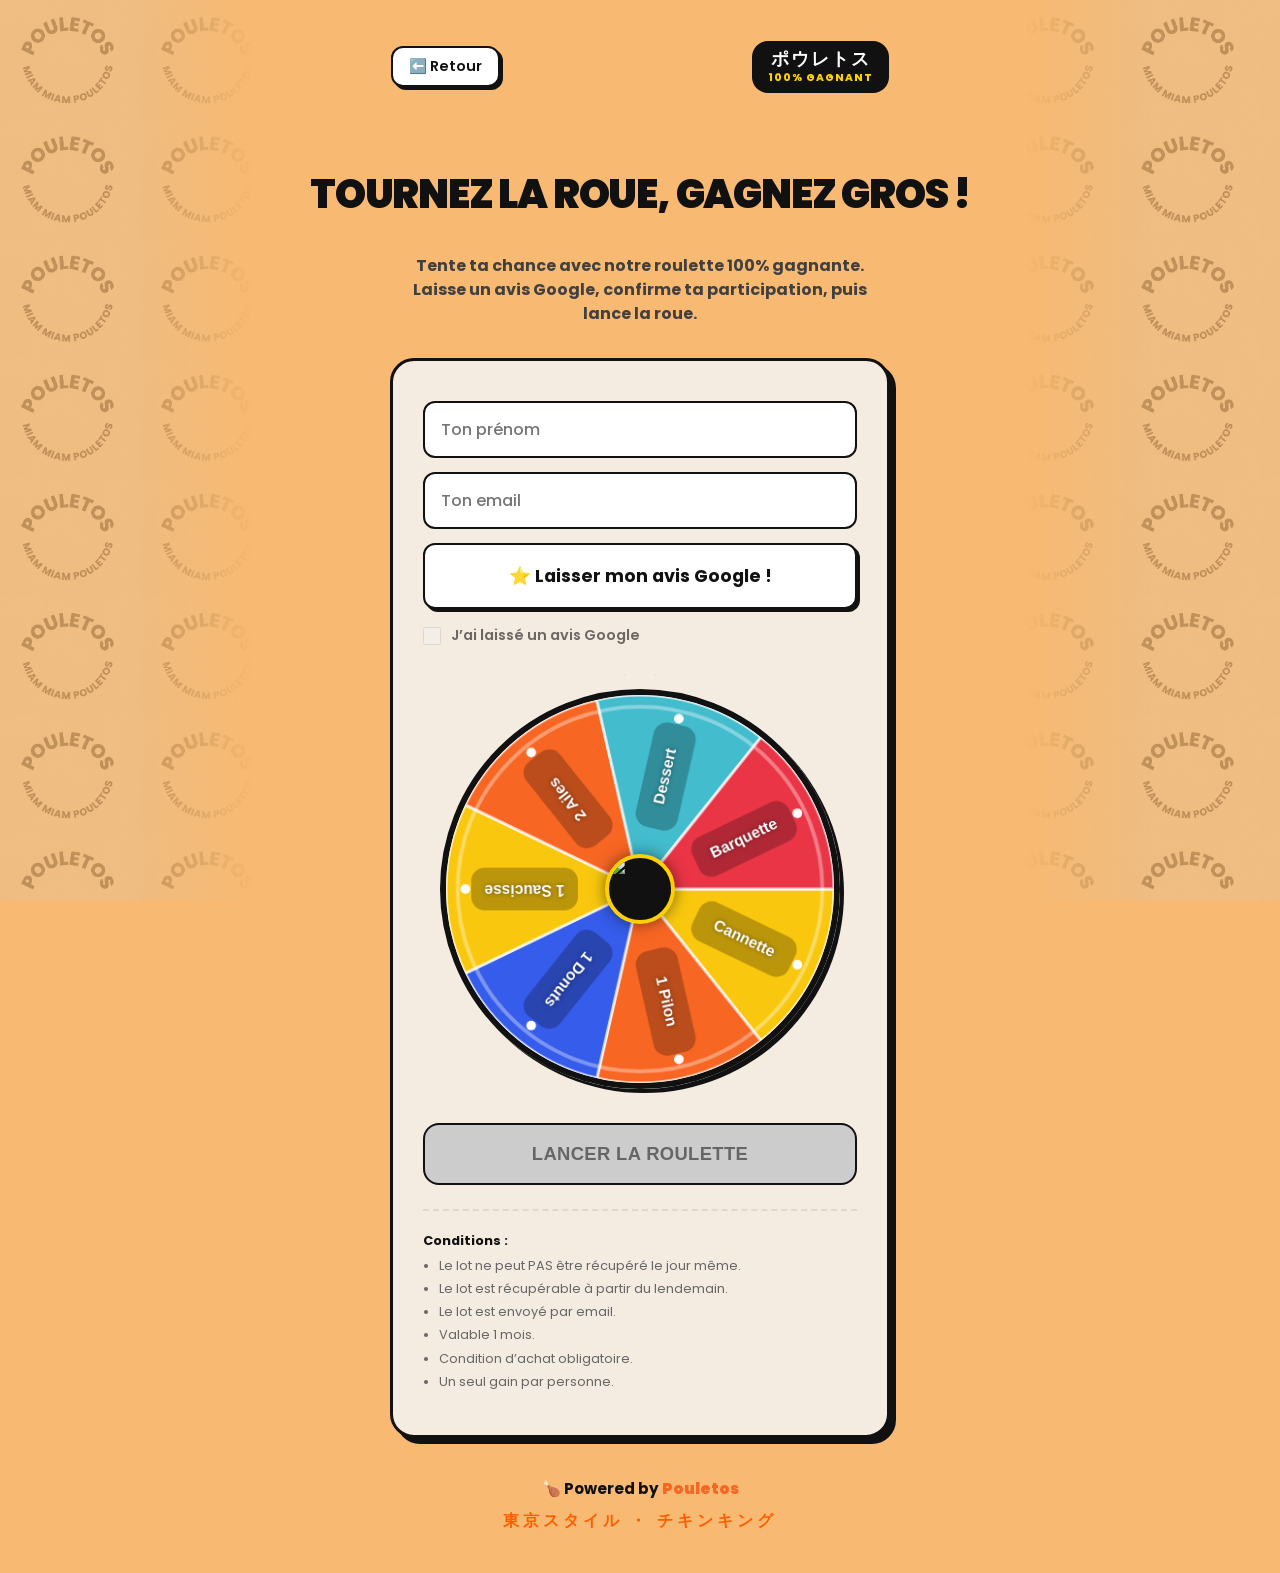
==== commit 9b5272f0: "ajout script send-email" ====
--- a/index.html
+++ b/index.html
@@ -14,10 +14,14 @@
 <body>
   <div class="top-bar">
     <button class="back-btn" onclick="window.location.href='https://www.pouletos.com';">⬅️ Retour</button>
-    <div class="badge">🍗 100% gagnant</div>
+    <div class="badge-brand">
+  <span class="jp-text">ポウレトス</span>
+  <span class="sub-text">100% GAGNANT</span>
+</div>
   </div>
+  
 
-  <h1>La Roulette Pouletos !</h1>
+  <h1>Tournez la roue, gagnez gros !</h1>
 
   <p>
     Tente ta chance avec notre roulette 100% gagnante.
@@ -75,4 +79,14 @@
   
 
 </body>
+<footer>
+  <div class="footer">
+  🍗 Powered by <span>Pouletos</span>
+
+  <div class="footer-jp">
+    東京スタイル ・ チキンキング
+  </div>
+</div>
+</footer>
+
 </html>
--- a/styles.css
+++ b/styles.css
@@ -111,6 +111,31 @@
   display: inline-block;
 
 }
+.badge-brand {
+  background-color: var(--dark);
+  color: var(--white);
+  padding: 8px 16px;
+  border-radius: 16px;
+  display: flex;
+  flex-direction: column;
+  align-items: center;
+  line-height: 1.2;
+}
+
+.badge-brand .jp-text {
+  font-size: 1.1rem;
+  font-weight: 900;
+  letter-spacing: 2px;
+}
+
+.badge-brand .sub-text {
+  font-size: 0.65rem;
+  font-weight: 800;
+  letter-spacing: 1px;
+  color: #ffd000; /* Jaune or pour faire ressortir le "100% Gagnant" */
+  margin-top: 2px;
+}
+
 
 h1 {
   font-size: 2.5rem;
@@ -534,4 +559,27 @@
 input[type="checkbox"]:disabled + label {
   cursor: not-allowed !important;
   opacity: 0.6; /* Optionnel : rend le texte un poil plus clair pour montrer que c'est bloqué */
+}
+
+/* ===== FOOTER ===== */
+
+.footer{
+  margin-top:40px;
+  text-align:center;
+  color:#111;
+  font-weight:700;
+  font-size:.95rem;
+}
+
+.footer span{
+  color:#F86624;
+  font-weight:900;
+}
+
+.footer-jp{
+  margin-top:8px;
+  font-size:1rem;
+  letter-spacing:4px;
+  color:#ff5e00;
+  font-weight:900;
 }
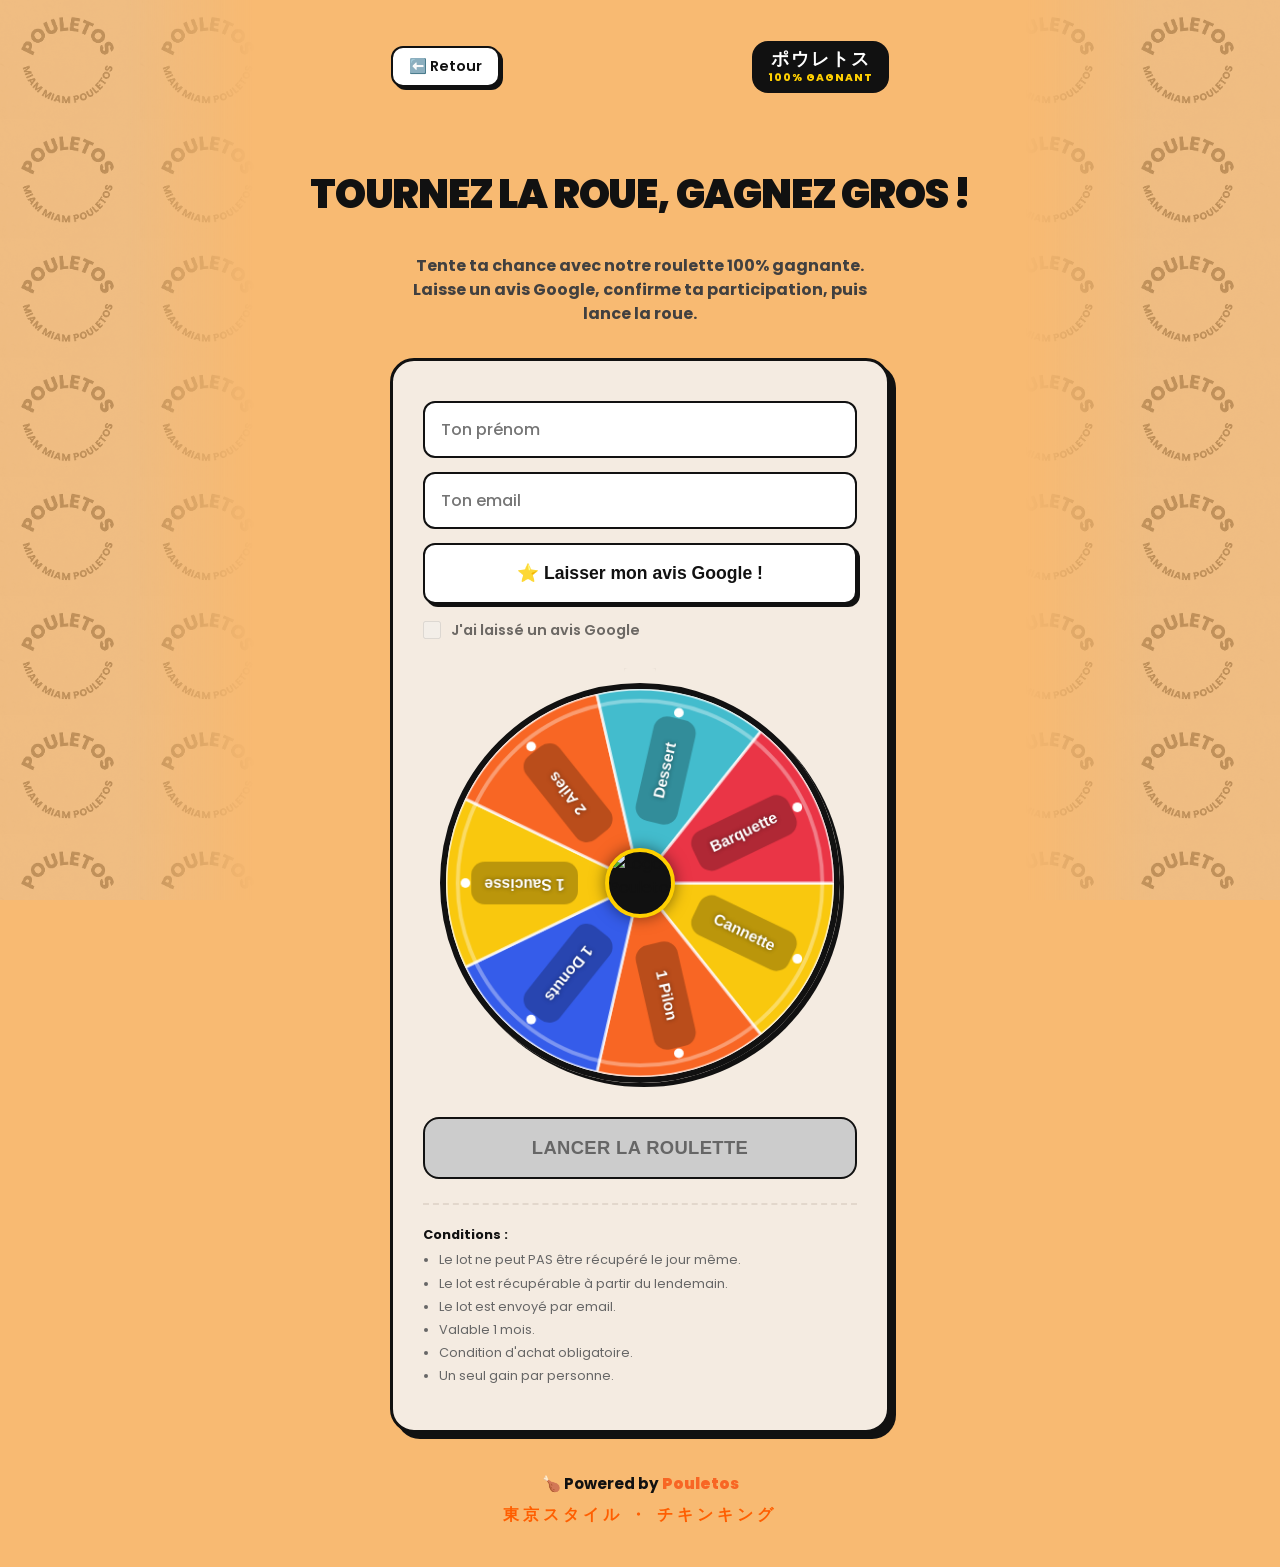
==== commit 7c10d6d9: "ajout liste avis" ====
--- a/index.html
+++ b/index.html
@@ -4,22 +4,18 @@
   <meta charset="UTF-8" />
   <meta name="viewport" content="width=device-width, initial-scale=1.0"/>
   <title>La Roulette de chez Pouletos</title>
-
   <link rel="stylesheet" href="styles.css">
   <script src="script.js" defer></script>
-  
-
 </head>
 
 <body>
   <div class="top-bar">
     <button class="back-btn" onclick="window.location.href='https://www.pouletos.com';">⬅️ Retour</button>
     <div class="badge-brand">
-  <span class="jp-text">ポウレトス</span>
-  <span class="sub-text">100% GAGNANT</span>
-</div>
+      <span class="jp-text">ポウレトス</span>
+      <span class="sub-text">100% GAGNANT</span>
+    </div>
   </div>
-  
 
   <h1>Tournez la roue, gagnez gros !</h1>
 
@@ -34,17 +30,92 @@
     <input type="text" id="name" placeholder="Ton prénom">
     <input type="email" id="email" placeholder="Ton email">
 
-    <a
+    <button
       class="google-btn"
-      href="https://www.google.com/search?sca_esv=97234541236c36f9&rlz=1C5CHFA_enFR932FR932&sxsrf=ANbL-n42_OxsiJBZLuGmN1tNDbjCSogX2A:1778080130140&q=pouletos+bel+est&si=AL3DRZEsmMGCryMMFSHJ3StBhOdZ2-6yYkXd_doETEE1OR-qORLPqLTFYAUKSVkp1DoxwXSMezolWfhb4xxEKotpbBT-6VSJph4tFTZmbREoM1V5vm3H7dA%3D&uds=ALYpb_k6otuSYDT1zFYqBpNGDSzKsjpDir9igN7fooFY0t5XMkanWLLmDCXw2OeZDJV25U8Za4roBXXz79BCYVeJtE4clUE11hjEK7MG608s6jMsGkzVwds&sa=X&ved=2ahUKEwjWy6fU-KSUAxXUV6QEHd0SDccQ3PALegQIGRAE&biw=1440&bih=782&dpr=2"
-      target="_blank"
+      id="open-restaurant-modal"
+      onclick="openRestaurantModal()"
+      type="button"
     >
       ⭐ Laisser mon avis Google !
-    </a>
+    </button>
+
+    <!-- POPUP CHOIX DU RESTAURANT -->
+    <div id="restaurant-modal" style="display:none; position:fixed; top:0; left:0; width:100%; height:100%; background:rgba(0,0,0,0.55); z-index:1000; align-items:center; justify-content:center; padding:20px; box-sizing:border-box;">
+      <div class="modal-box">
+        <div class="modal-header">
+          <div>
+            <div class="modal-title">Votre centre commercial</div>
+            <div class="modal-subtitle">Sélectionnez votre Pouletos pour laisser un avis</div>
+          </div>
+          <button class="modal-close-btn" onclick="closeRestaurantModal()" aria-label="Fermer">✕</button>
+        </div>
+
+<div class="modal-restaurant-list">
+
+  <div class="modal-region-label">⭐️  Nos restaurants<span style="font-size:10px; color:#27ae60; font-weight:700;"></span></div>
+  
+  <a class="modal-resto-item" href="https://search.google.com/local/writereview?placeid=ChIJnZhPa19t5kcRQSSiqOLhGFI" target="_blank" onclick="onRestaurantClick()">
+    <div><div class="modal-resto-name">CC Bel-Est (Bagnolet)</div><div class="modal-resto-address">28 Ave du Général de Gaulle 93700 Bagnolet</div></div>
+    <span class="modal-badge modal-badge-maps">⭐ Avis</span>
+  </a>
+  <a class="modal-resto-item" href="https://search.google.com/local/writereview?placeid=ChIJyZqenjPZ5UcR24qEivvNZJg" target="_blank" onclick="onRestaurantClick()">
+    <div><div class="modal-resto-name">CC Ville du Bois</div><div class="modal-resto-address">5 Rue de la Croix Saint-Jacques 91620</div></div>
+    <span class="modal-badge modal-badge-maps">⭐ Avis</span>
+  </a>
+  
+  <a class="modal-resto-item" href="https://search.google.com/local/writereview?placeid=ChIJo_dBi_cX5kcRJRWopvePEp0" target="_blank" onclick="onRestaurantClick()">
+    <div><div class="modal-resto-name">CC Beau Sevran</div><div class="modal-resto-address">Route des Petits Ponts 93270 Sevran</div></div>
+    <span class="modal-badge modal-badge-maps">⭐ Avis</span>
+  </a>
+  
+  <a class="modal-resto-item" href="https://search.google.com/local/writereview?placeid=ChIJhejIKcvn5UcRtS6gMNlvPHk" target="_blank" onclick="onRestaurantClick()">
+    <div><div class="modal-resto-name">CC Villabé</div><div class="modal-resto-address">Rte de Villoison 91100 Corbeil-Essonnes</div></div>
+    <span class="modal-badge modal-badge-maps">⭐ Avis</span>
+  </a>
+  
+  <a class="modal-resto-item" href="https://search.google.com/local/writereview?placeid=ChIJga_jVQB75kcR5s80Mfn9eOY" target="_blank" onclick="onRestaurantClick()">
+    <div><div class="modal-resto-name">CC Issy 3 Moulins</div><div class="modal-resto-address">3 All. Sainte-Lucie 92130 Issy-les-Moulineaux</div></div>
+    <span class="modal-badge modal-badge-maps">⭐ Avis</span>
+  </a>
+  
+  <a class="modal-resto-item" href="https://search.google.com/local/writereview?placeid=ChIJBX0BdDJz5kcRhpU8fyI-USI" target="_blank" onclick="onRestaurantClick()">
+    <div><div class="modal-resto-name">CC Bercy 2 (Charenton)</div><div class="modal-resto-address">02 Place de l'Europe 94220 Charenton</div></div>
+    <span class="modal-badge modal-badge-maps">⭐ Avis</span>
+  </a>
+  
+  <a class="modal-resto-item" href="https://search.google.com/local/writereview?placeid=ChIJexBYAVpx5kcR-5CobvnK2oY" target="_blank" onclick="onRestaurantClick()">
+    <div><div class="modal-resto-name">CC La Vache Noire (Arcueil)</div><div class="modal-resto-address">RN 20 Place de la Vache Noire Arcueil</div></div>
+    <span class="modal-badge modal-badge-maps">⭐ Avis</span>
+  </a>
+  
+  <a class="modal-resto-item" href="https://search.google.com/local/writereview?placeid=ChIJ82nWvsfk5UcR2AULyUnmh8w" target="_blank" onclick="onRestaurantClick()">
+    <div><div class="modal-resto-name">CC Boissenart (Cesson)</div><div class="modal-resto-address">RN 6 77240 Cesson</div></div>
+    <span class="modal-badge modal-badge-maps">⭐ Avis</span>
+  </a>
+  
+  <a class="modal-resto-item" href="https://search.google.com/local/writereview?placeid=Ei5Bdi4gSm9oYW5uZXMgR3V0ZW5iZXJnLCA3ODMxMCBNYXVyZXBhcywgRnJhbmNlIi4qLAoUChIJ5Zi_RTeD5kcRh0Td7piEfmMSFAoSCbXaknlFg-ZHEXA8jGjDggsE" target="_blank" onclick="onRestaurantClick()">
+    <div><div class="modal-resto-name">CC Aushopping Maurepas</div><div class="modal-resto-address">Av. Johannes Gutenberg 78310 Maurepas</div></div>
+    <span class="modal-badge modal-badge-maps">⭐ Avis</span>
+  </a>
+  
+  <a class="modal-resto-item" href="https://search.google.com/local/writereview?placeid=ChIJbYy8UAeF5kcRiWTllQ0pWOc" target="_blank" onclick="onRestaurantClick()">
+    <div><div class="modal-resto-name">CC Grand Plaisir</div><div class="modal-resto-address">161 Chem. Départemental 78370 Plaisir</div></div>
+    <span class="modal-badge modal-badge-maps">⭐ Avis</span>
+  </a>
+  
+
+</div>
+
+        <div class="modal-legend">
+          
+        </div>
+      </div>
+    </div>
+    <!-- FIN POPUP -->
 
     <div class="checkbox">
       <input type="checkbox" id="check" disabled>
-      <label for="check">J’ai laissé un avis Google</label>
+      <label for="check">J'ai laissé un avis Google</label>
     </div>
 
     <div class="wheel-wrapper">
@@ -69,24 +140,21 @@
         <li>Le lot est récupérable à partir du lendemain.</li>
         <li>Le lot est envoyé par email.</li>
         <li>Valable 1 mois.</li>
-        <li>Condition d’achat obligatoire.</li>
+        <li>Condition d'achat obligatoire.</li>
         <li>Un seul gain par personne.</li>
       </ul>
     </div>
 
   </div>
 
-  
-
 </body>
 <footer>
   <div class="footer">
-  🍗 Powered by <span>Pouletos</span>
-
-  <div class="footer-jp">
-    東京スタイル ・ チキンキング
+    🍗 Powered by <span>Pouletos</span>
+    <div class="footer-jp">
+      東京スタイル ・ チキンキング
+    </div>
   </div>
-</div>
 </footer>
 
 </html>
--- a/styles.css
+++ b/styles.css
@@ -582,4 +582,164 @@
   letter-spacing:4px;
   color:#ff5e00;
   font-weight:900;
+}
+
+
+.modal-box {
+  background-color: var(--bg-card);
+  border: 3px solid var(--dark);
+  border-radius: var(--border-radius);
+  padding: 28px 24px;
+  width: 100%;
+  max-width: 460px;
+  box-shadow: none;
+  font-family: 'Poppins', sans-serif;
+  max-height: 90vh;
+  display: flex;
+  flex-direction: column;
+}
+ 
+.modal-header {
+  display: flex;
+  justify-content: space-between;
+  align-items: flex-start;
+  margin-bottom: 18px;
+  flex-shrink: 0;
+}
+ 
+.modal-title {
+  font-size: 1.1rem;
+  font-weight: 900;
+  color: var(--dark);
+  text-transform: uppercase;
+  letter-spacing: -0.02em;
+  line-height: 1.2;
+}
+ 
+.modal-subtitle {
+  font-size: 0.75rem;
+  color: var(--gray);
+  margin-top: 4px;
+  font-weight: 500;
+}
+ 
+.modal-close-btn {
+  background: var(--dark);
+  color: var(--white);
+  border: none;
+  border-radius: 50%;
+  width: 32px;
+  height: 32px;
+  font-size: 1.1rem;
+  cursor: pointer;
+  display: flex;
+  align-items: center;
+  justify-content: center;
+  flex-shrink: 0;
+  font-family: sans-serif;
+  transition: background 0.15s;
+}
+ 
+.modal-close-btn:hover {
+  background: var(--primary);
+}
+ 
+.modal-restaurant-list {
+  overflow-y: auto;
+  border: 2px solid var(--dark);
+  border-radius: 14px;
+  background: var(--white);
+  padding: 6px;
+  flex: 1;
+}
+ 
+.modal-restaurant-list::-webkit-scrollbar {
+  width: 6px;
+}
+.modal-restaurant-list::-webkit-scrollbar-track {
+  background: #f0e8e0;
+  border-radius: 6px;
+}
+.modal-restaurant-list::-webkit-scrollbar-thumb {
+  background: var(--primary);
+  border-radius: 6px;
+}
+ 
+.modal-region-label {
+  font-size: 0.7rem;
+  font-weight: 800;
+  text-transform: uppercase;
+  letter-spacing: 0.08em;
+  color: var(--primary);
+  padding: 10px 8px 4px;
+}
+ 
+.modal-resto-item {
+  display: flex;
+  align-items: center;
+  justify-content: space-between;
+  padding: 9px 12px;
+  border-radius: 10px;
+  cursor: pointer;
+  transition: background 0.12s;
+  gap: 8px;
+  text-decoration: none;
+  border-bottom: 1px solid #f0e8e0;
+}
+ 
+.modal-resto-item:last-child {
+  border-bottom: none;
+}
+ 
+.modal-resto-item:hover {
+  background: #FFF3EC;
+}
+ 
+.modal-resto-name {
+  font-size: 0.82rem;
+  font-weight: 700;
+  color: var(--dark);
+}
+ 
+.modal-resto-address {
+  font-size: 0.7rem;
+  color: var(--gray);
+  font-weight: 400;
+  margin-top: 2px;
+}
+ 
+.modal-badge {
+  font-size: 0.65rem;
+  font-weight: 800;
+  padding: 3px 8px;
+  border-radius: 20px;
+  white-space: nowrap;
+  flex-shrink: 0;
+}
+ 
+.modal-badge-direct {
+  background: #E8F8EC;
+  color: #1a7a35;
+  border: 1.5px solid #43c25a;
+}
+ 
+.modal-badge-maps {
+  background: #FFF3CD;
+  color: #9a6700;
+  border: 1.5px dashed #F9C80E;
+}
+ 
+.modal-legend {
+  margin-top: 14px;
+  font-size: 0.72rem;
+  color: var(--gray);
+  font-weight: 500;
+  flex-shrink: 0;
+}
+ 
+@media (max-width: 450px) {
+  .modal-box {
+    padding: 20px 14px;
+    max-height: 85vh;
+  }
 }
